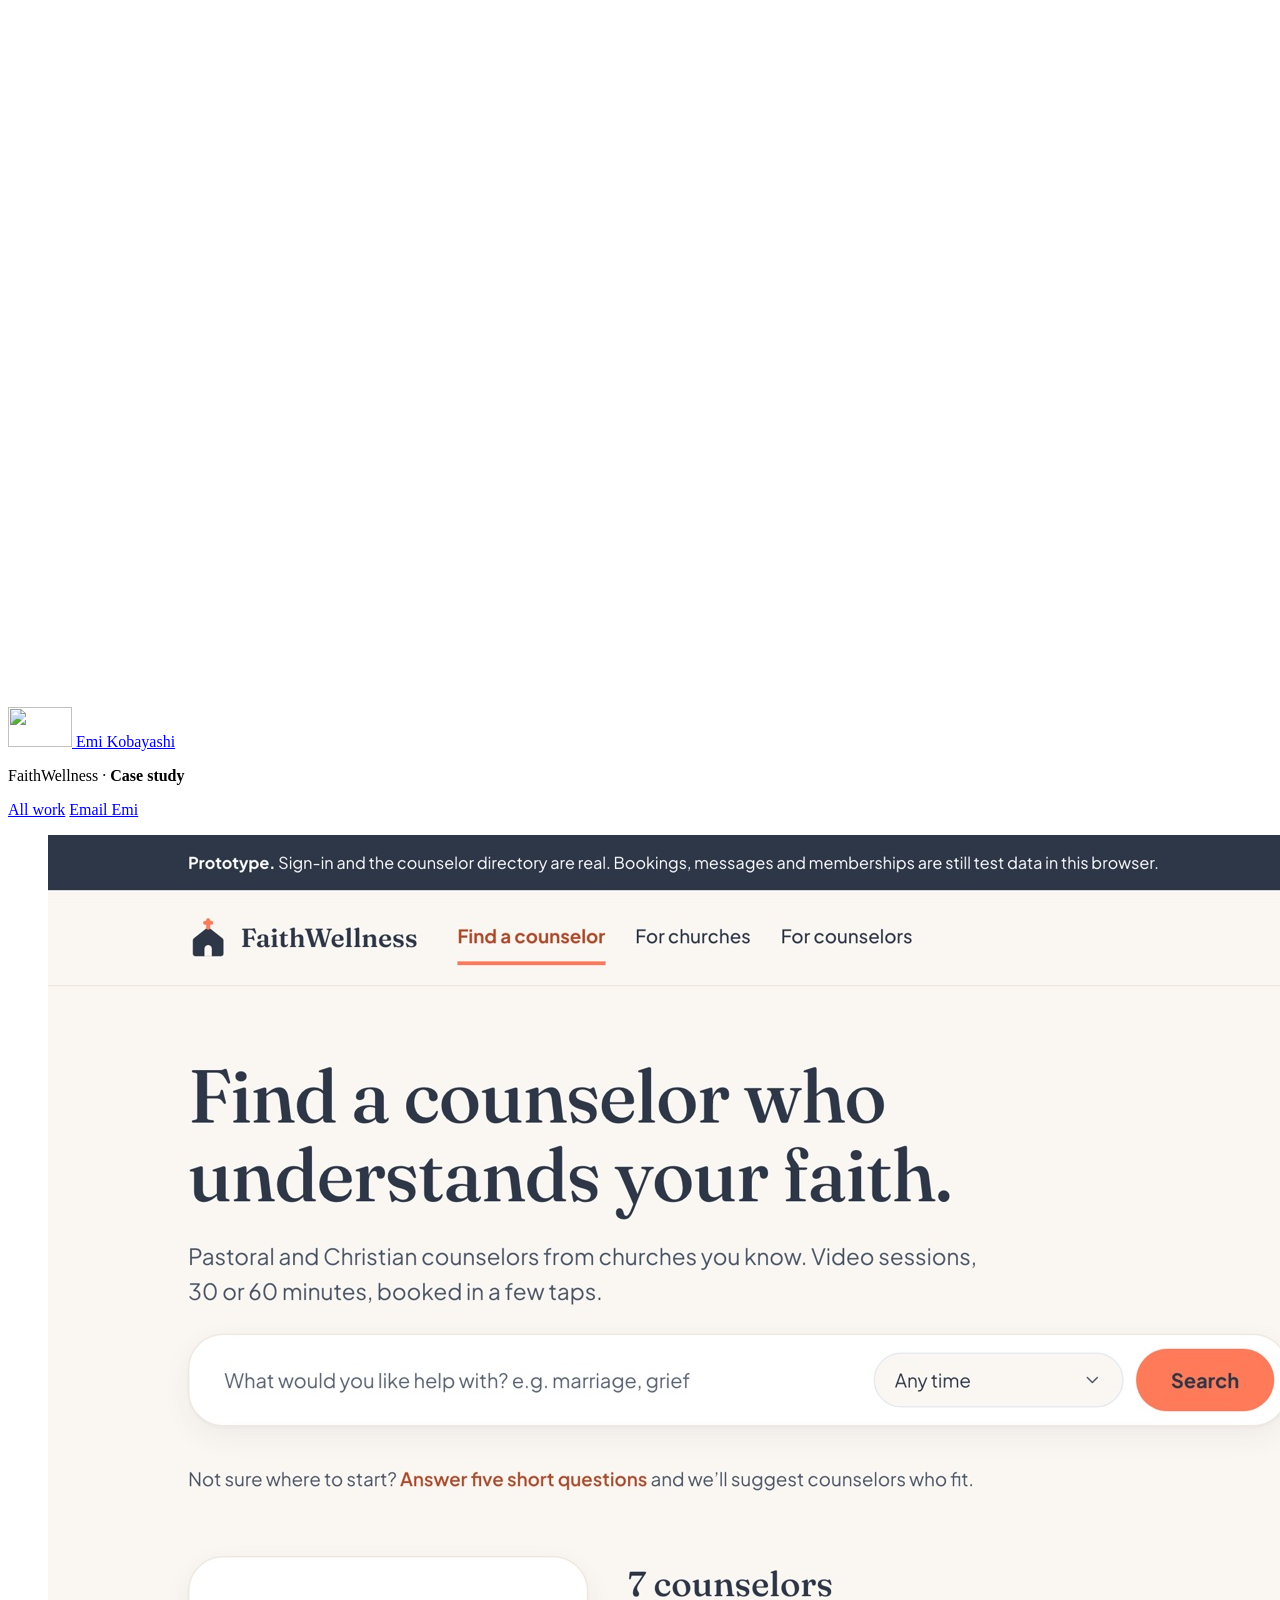
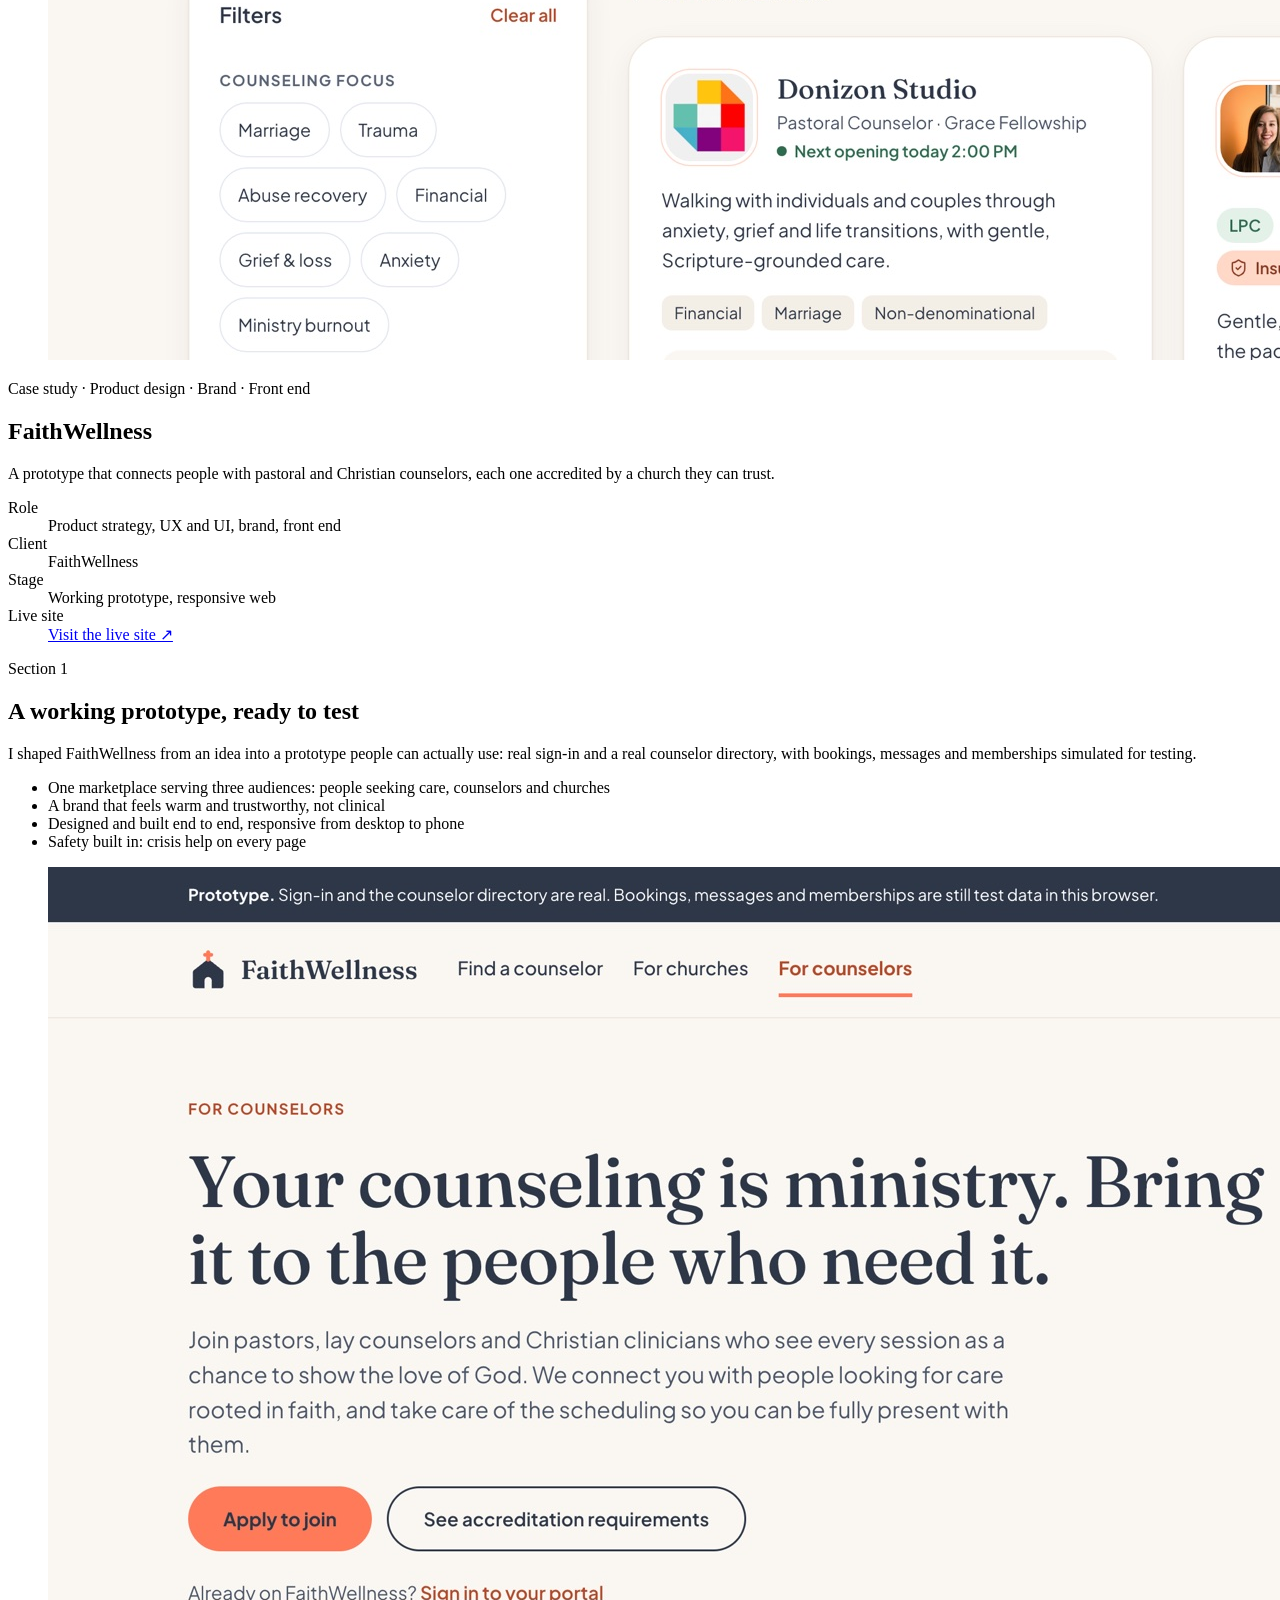
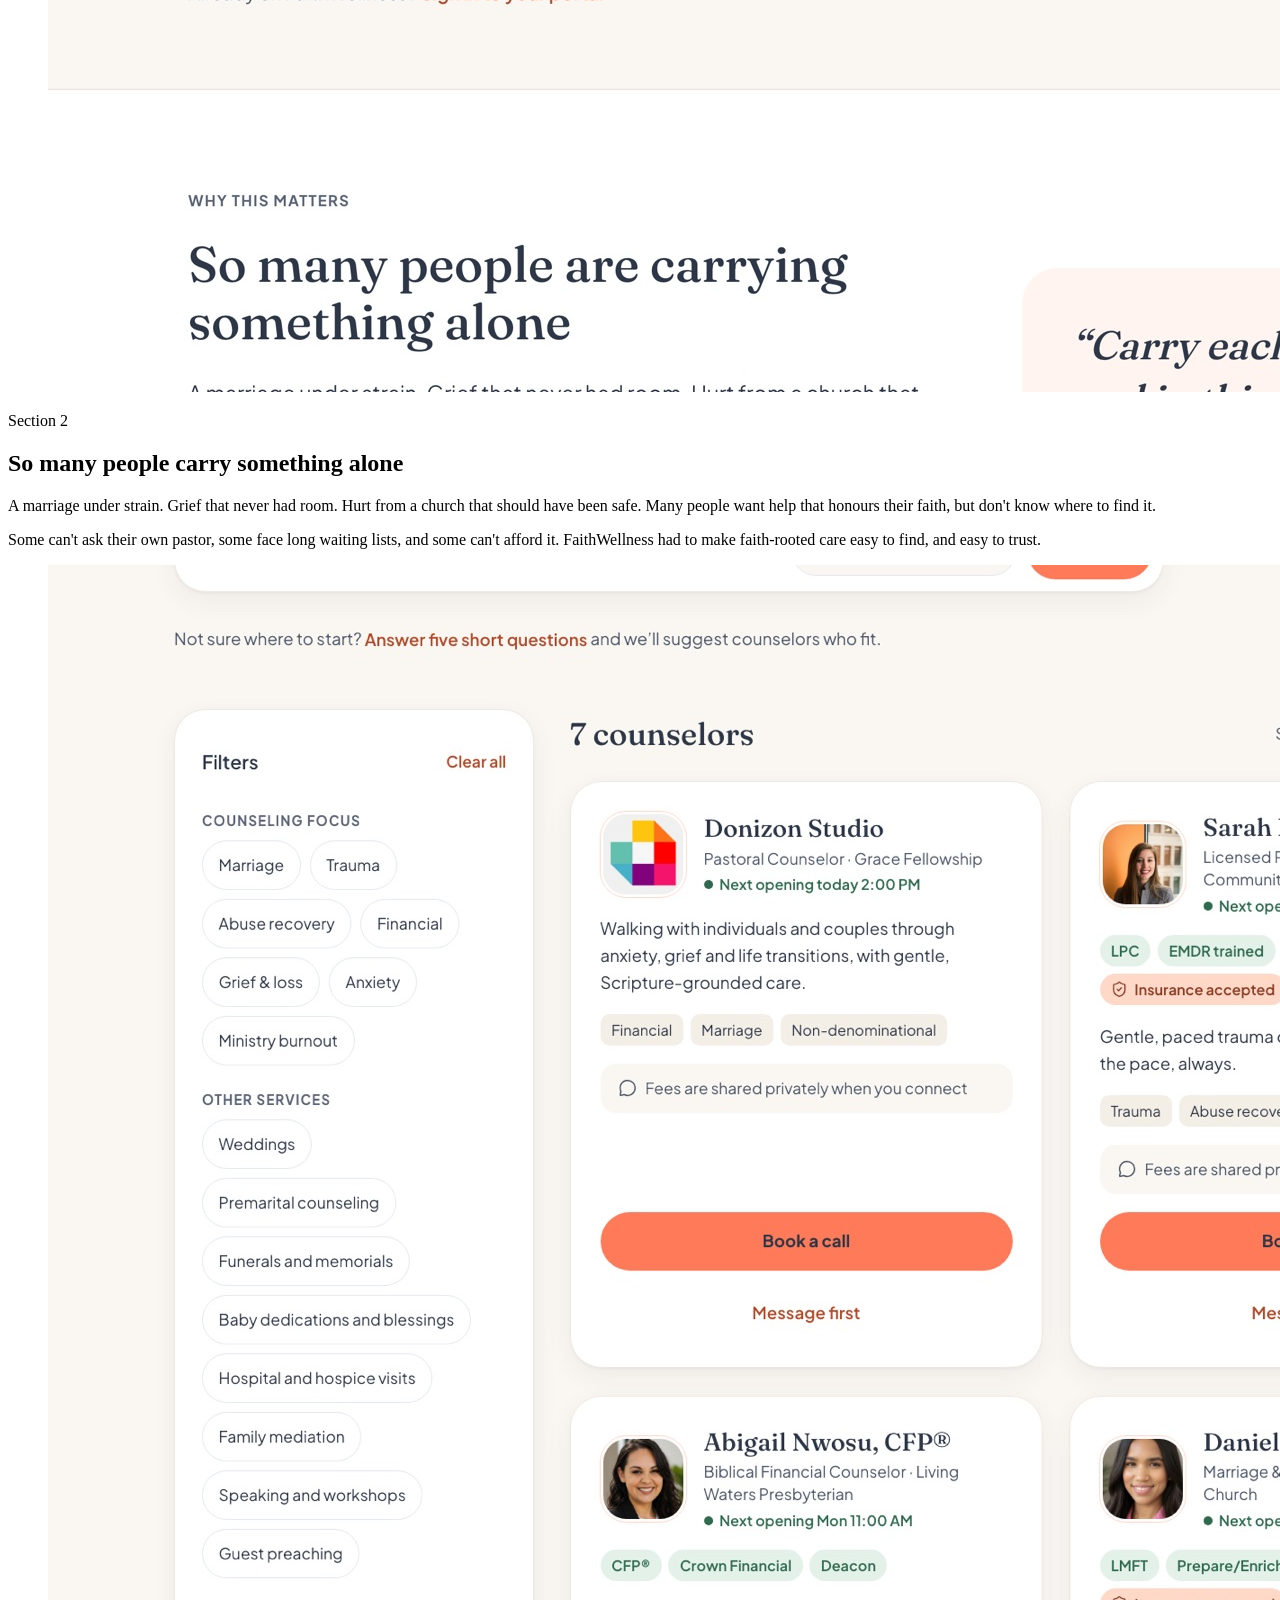
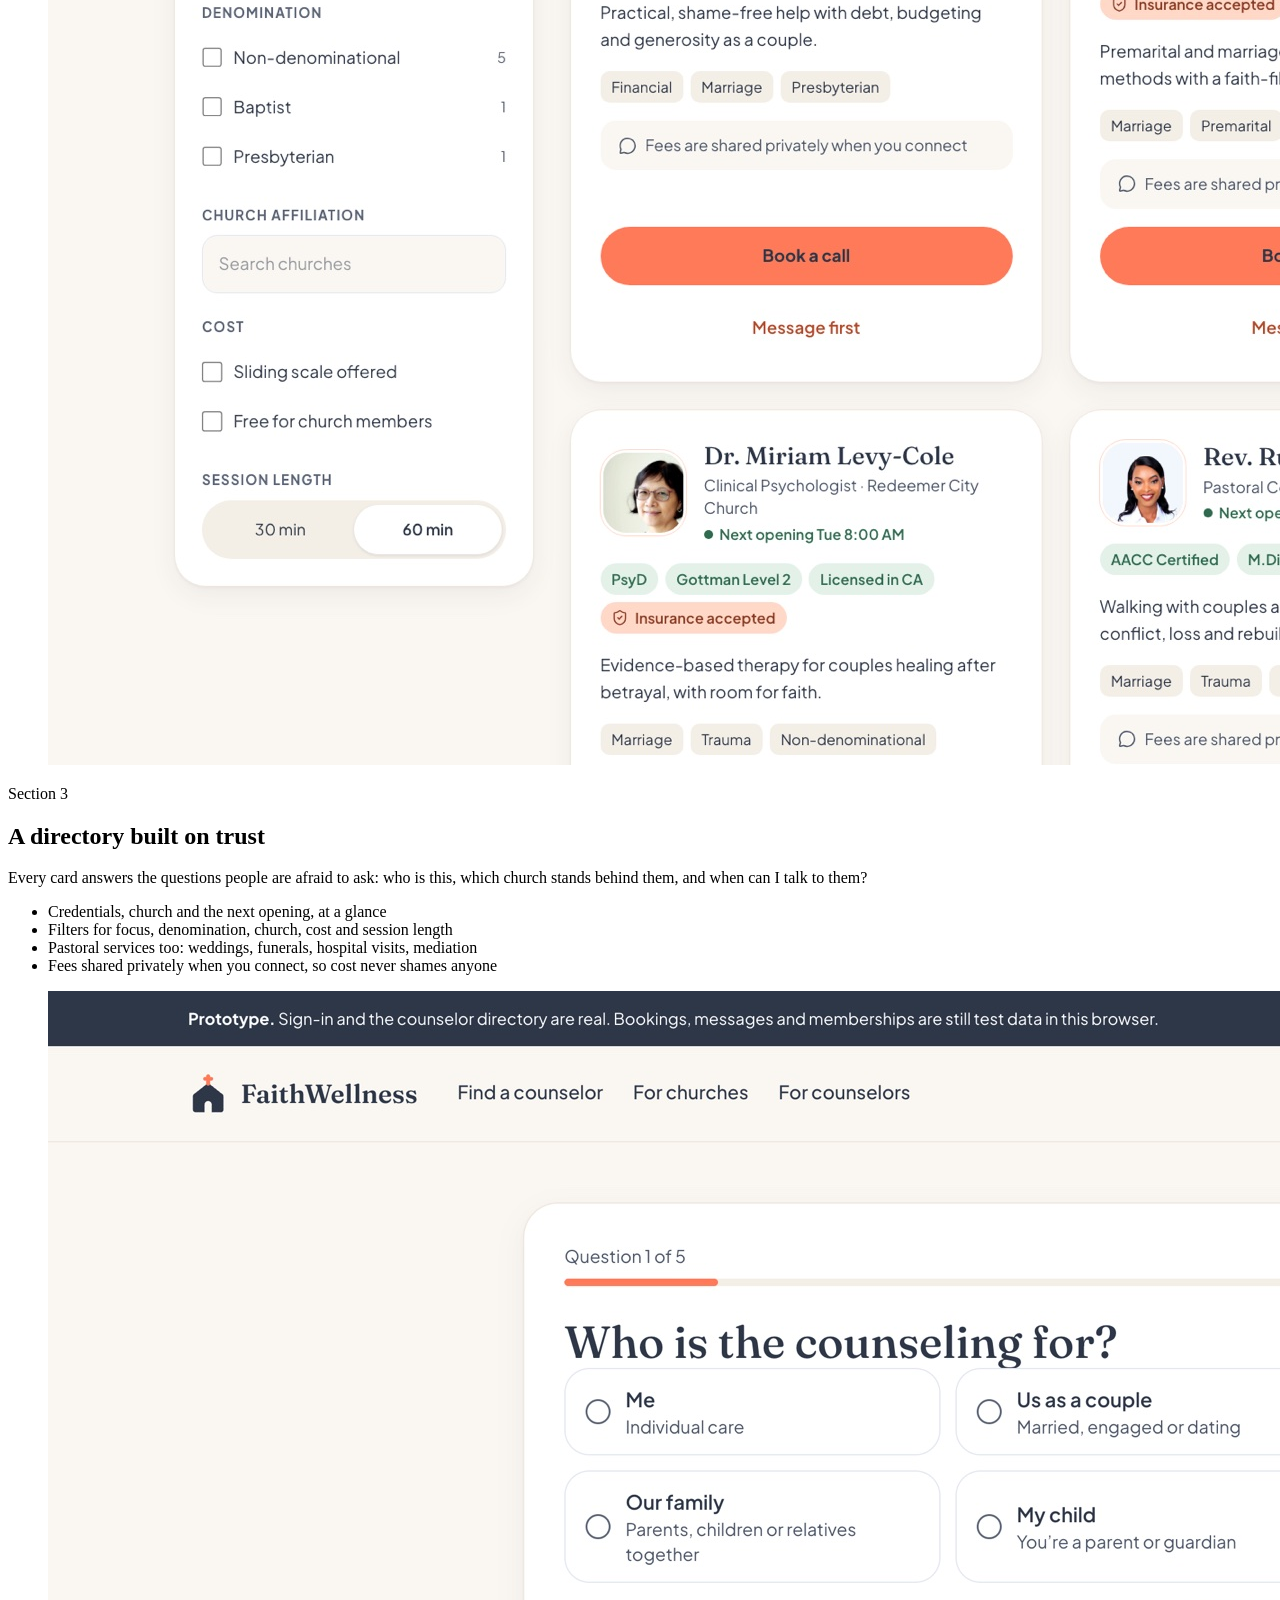
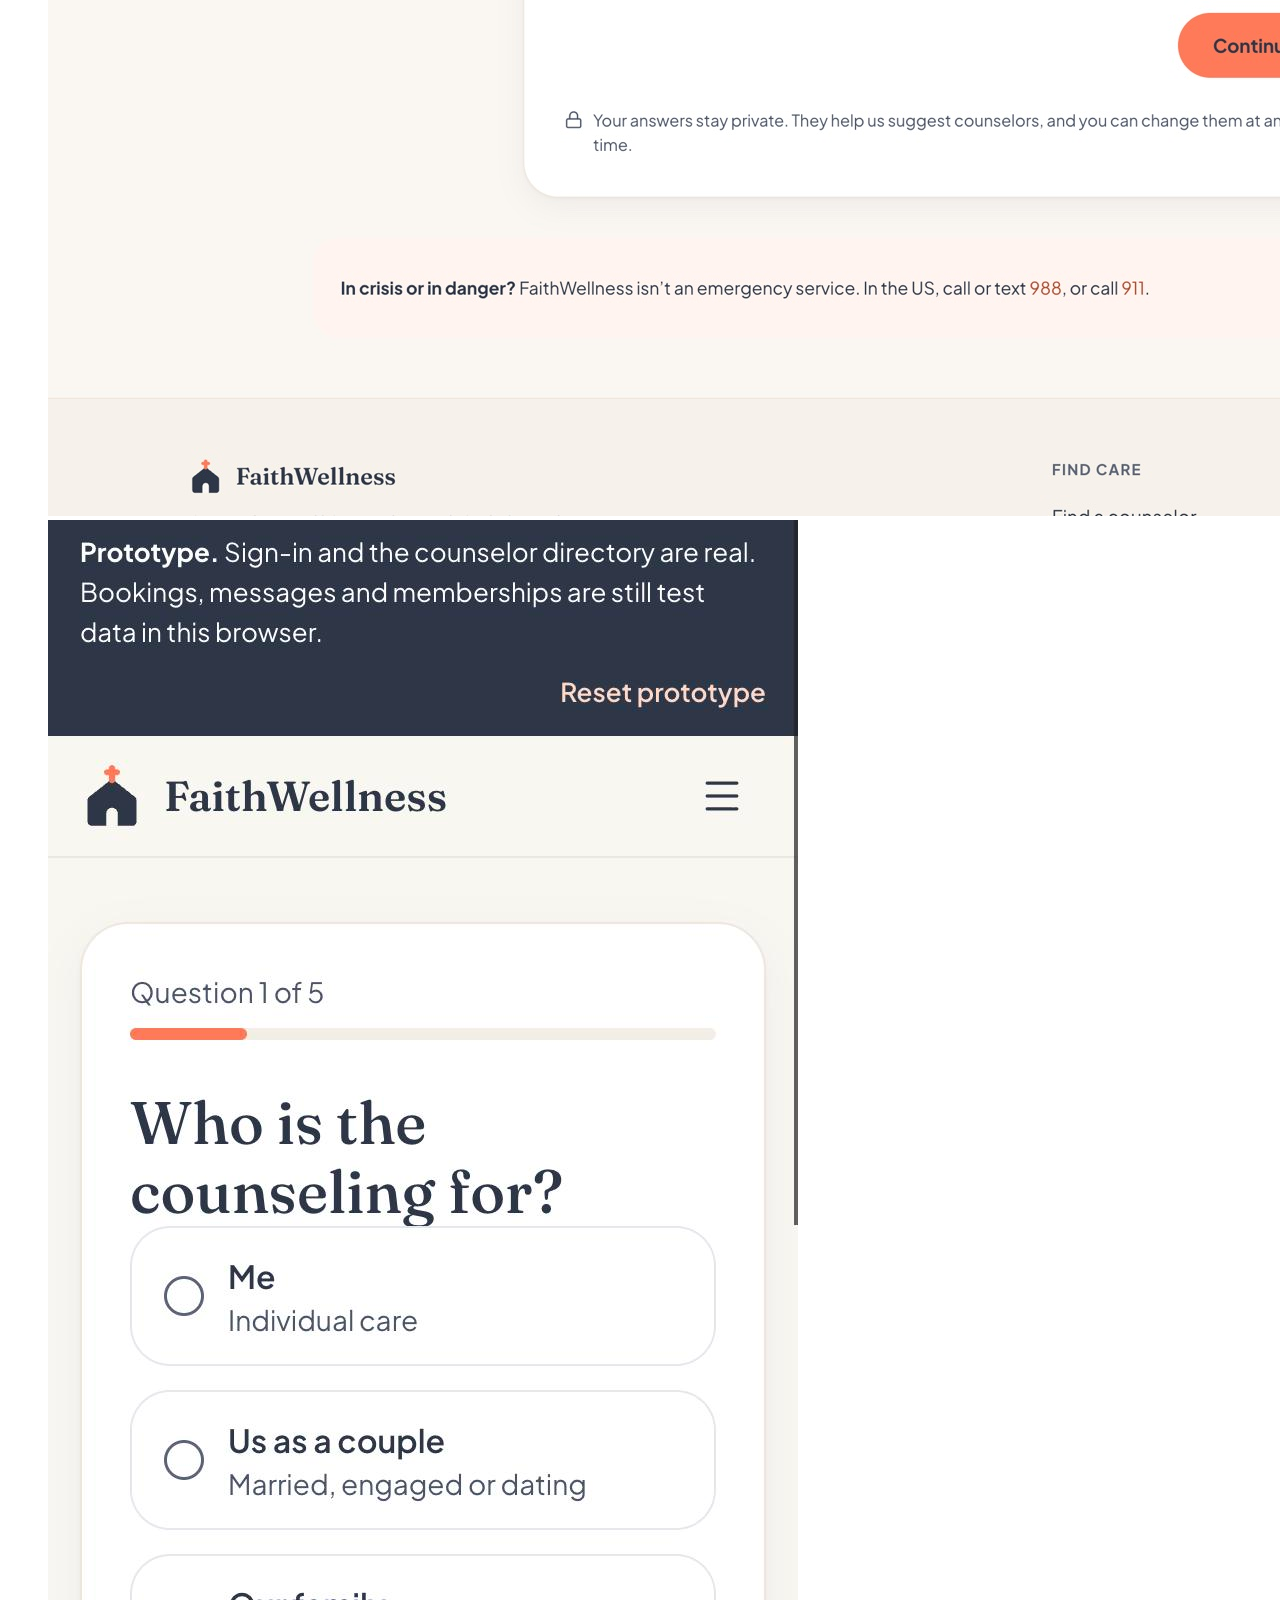
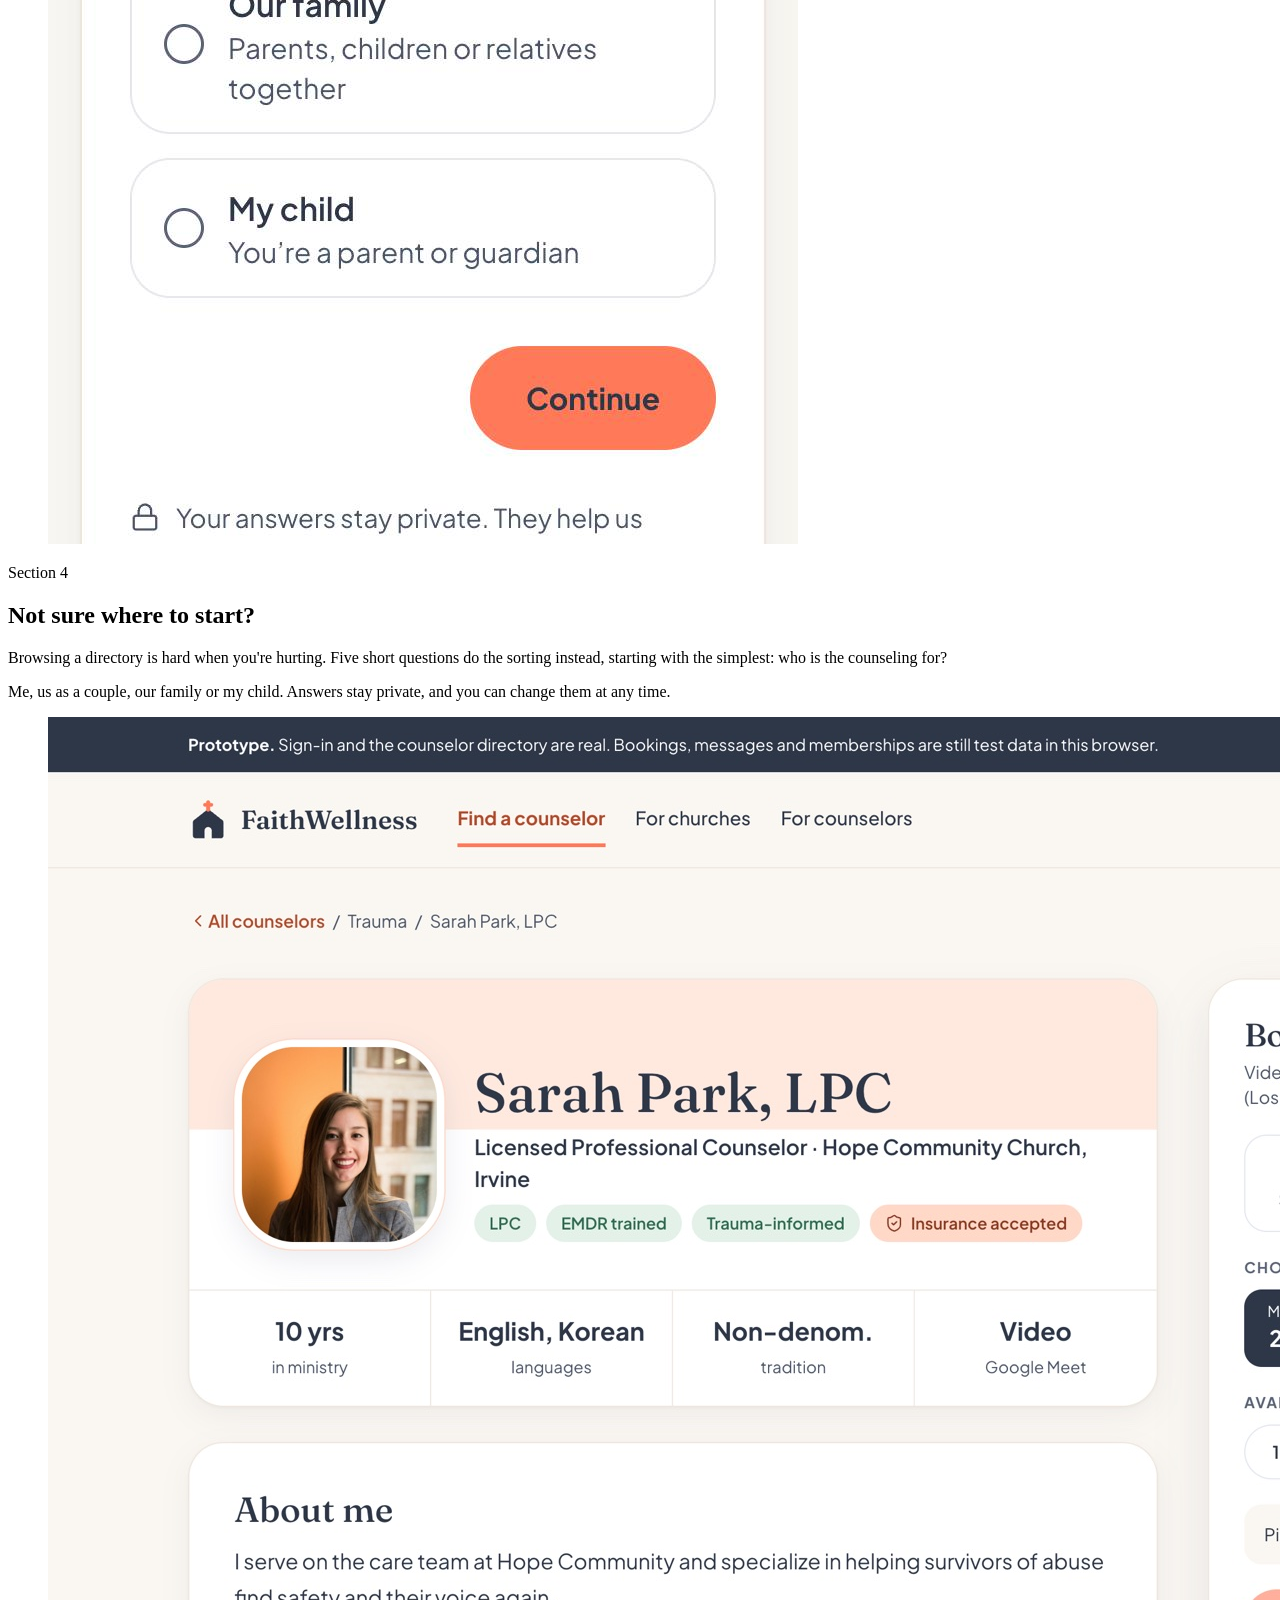
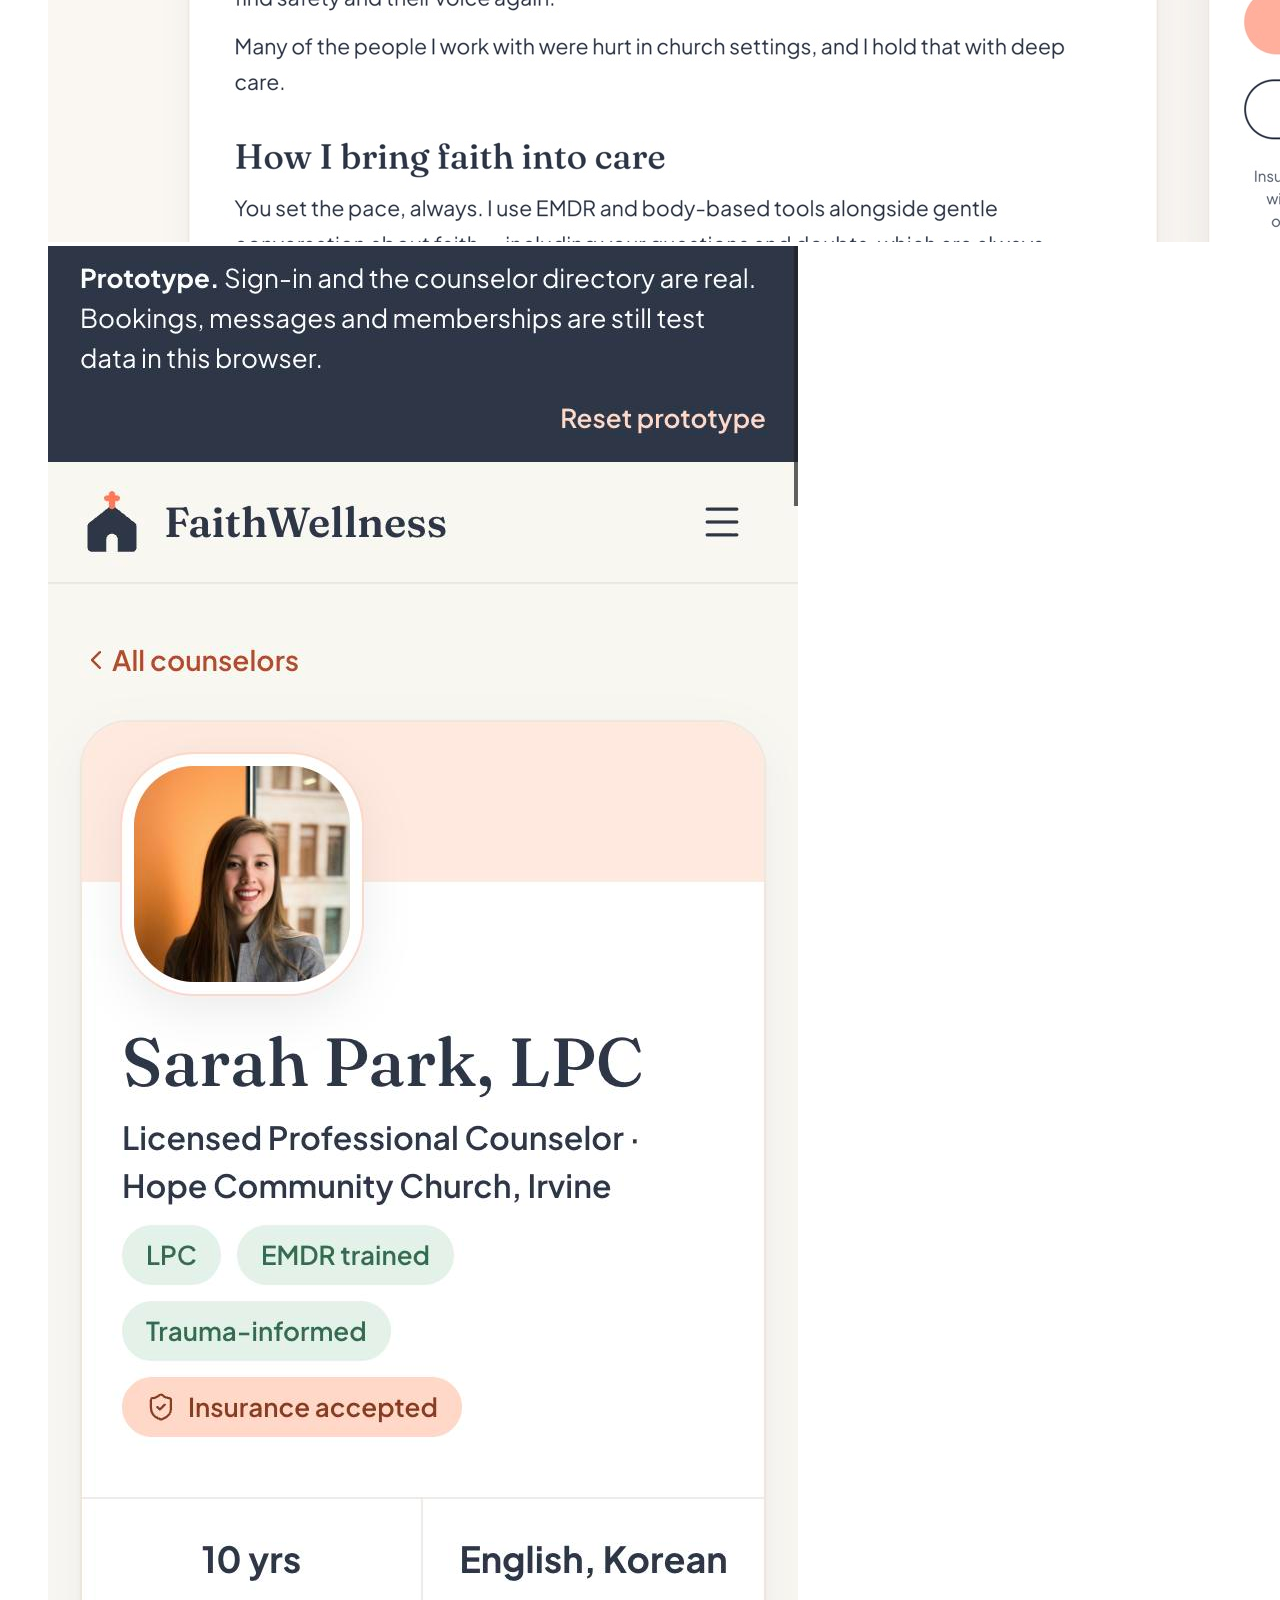
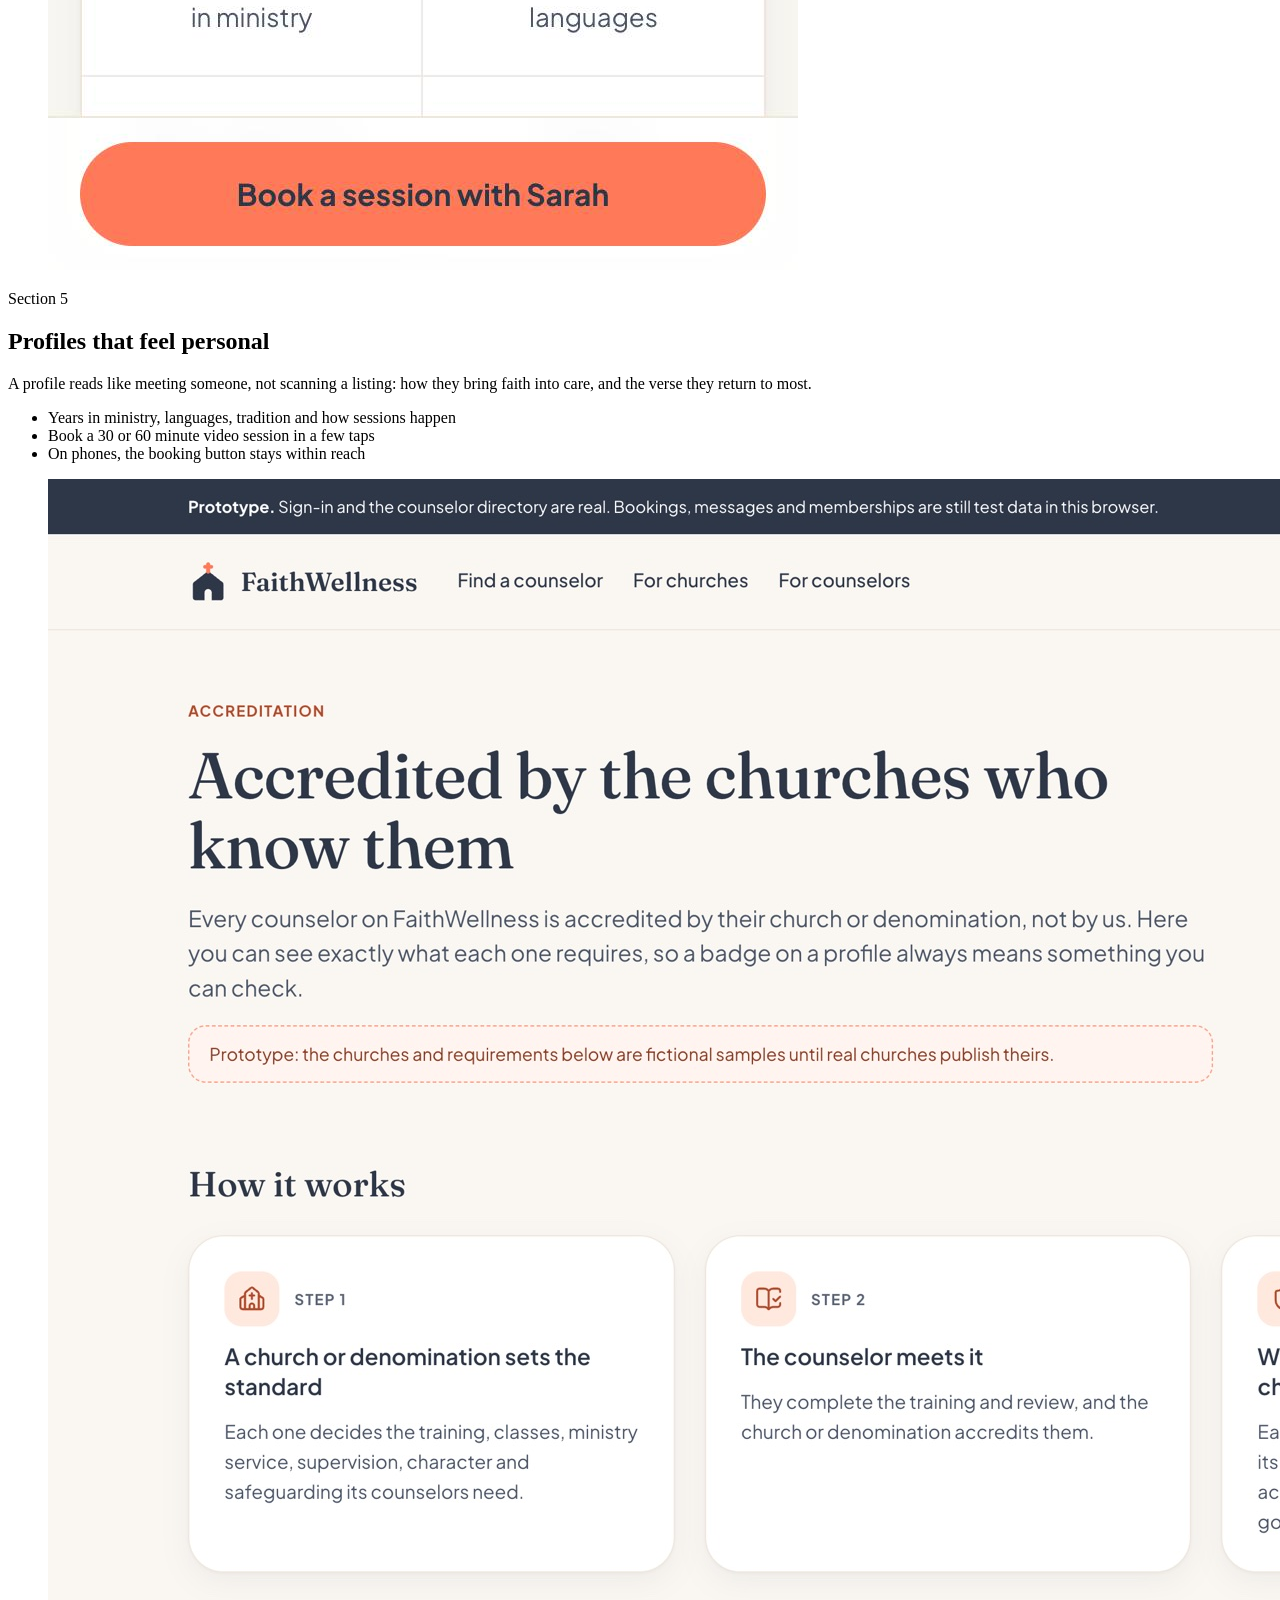
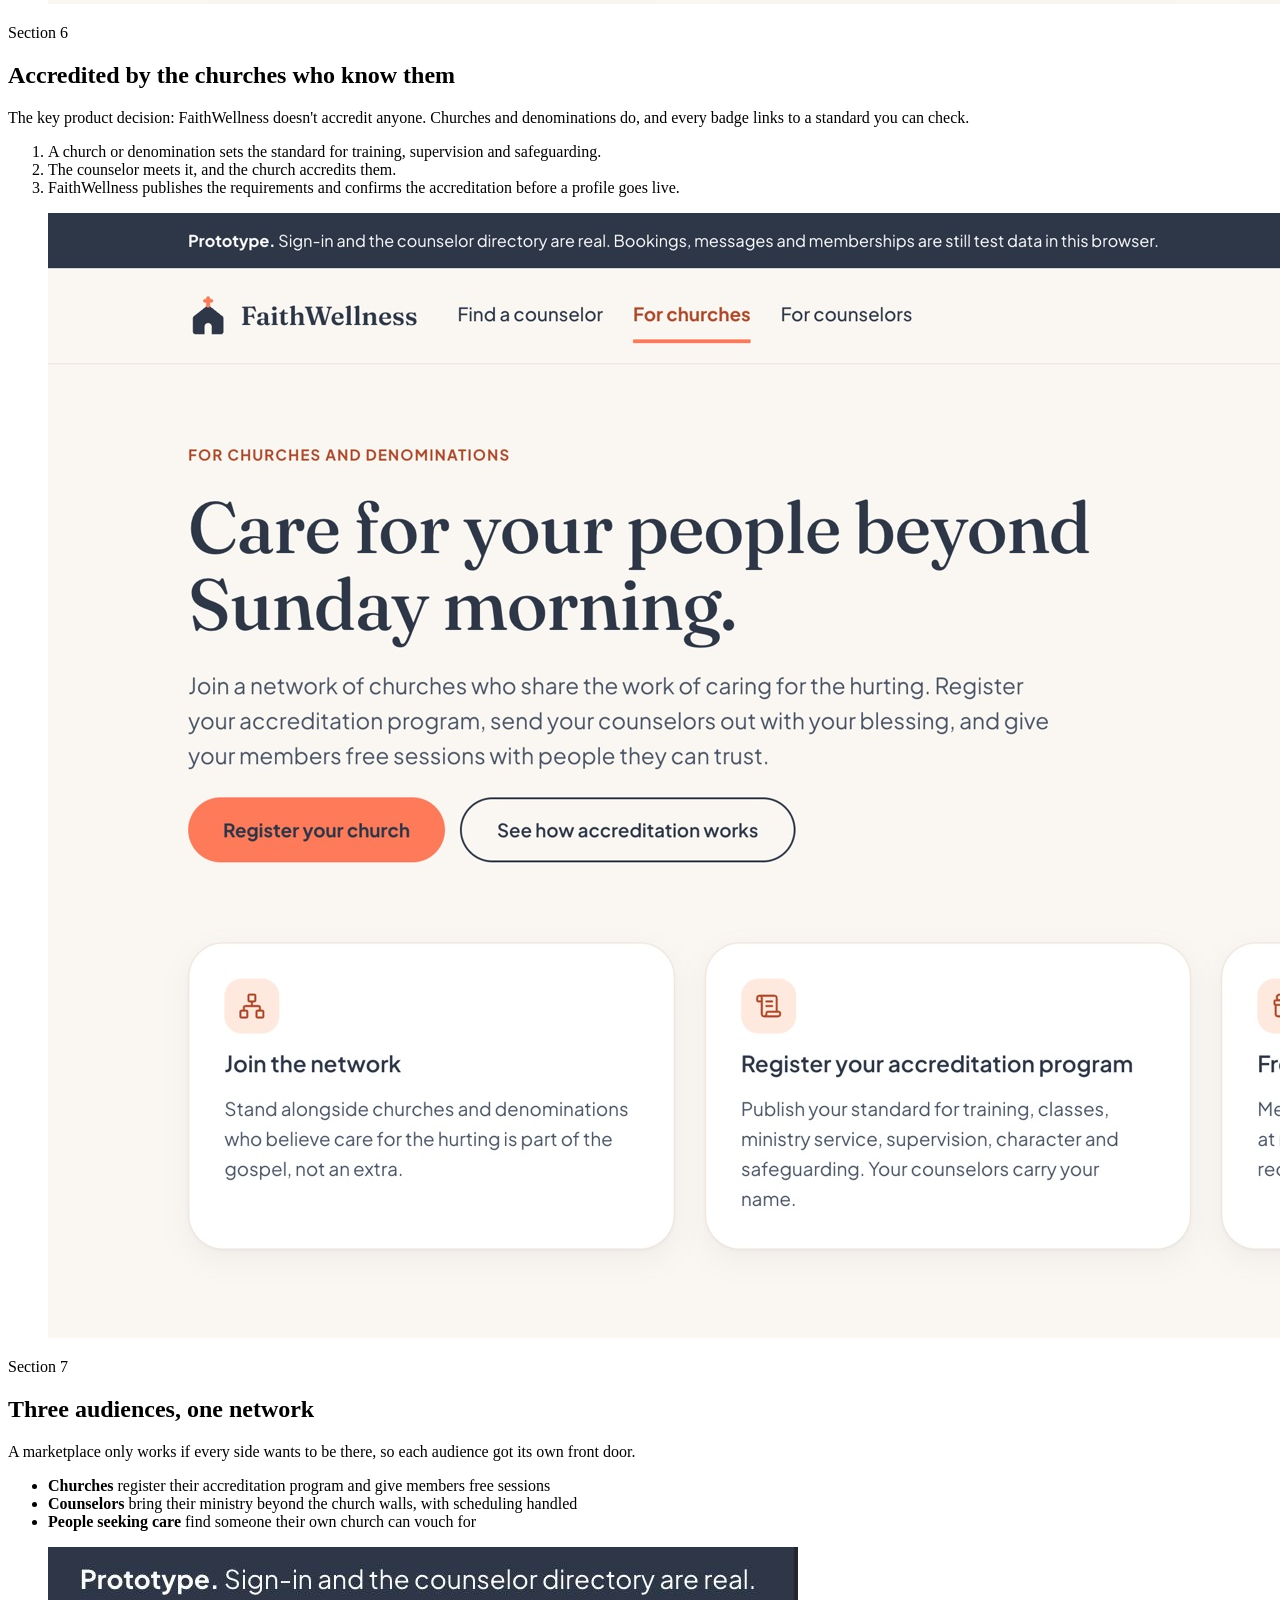
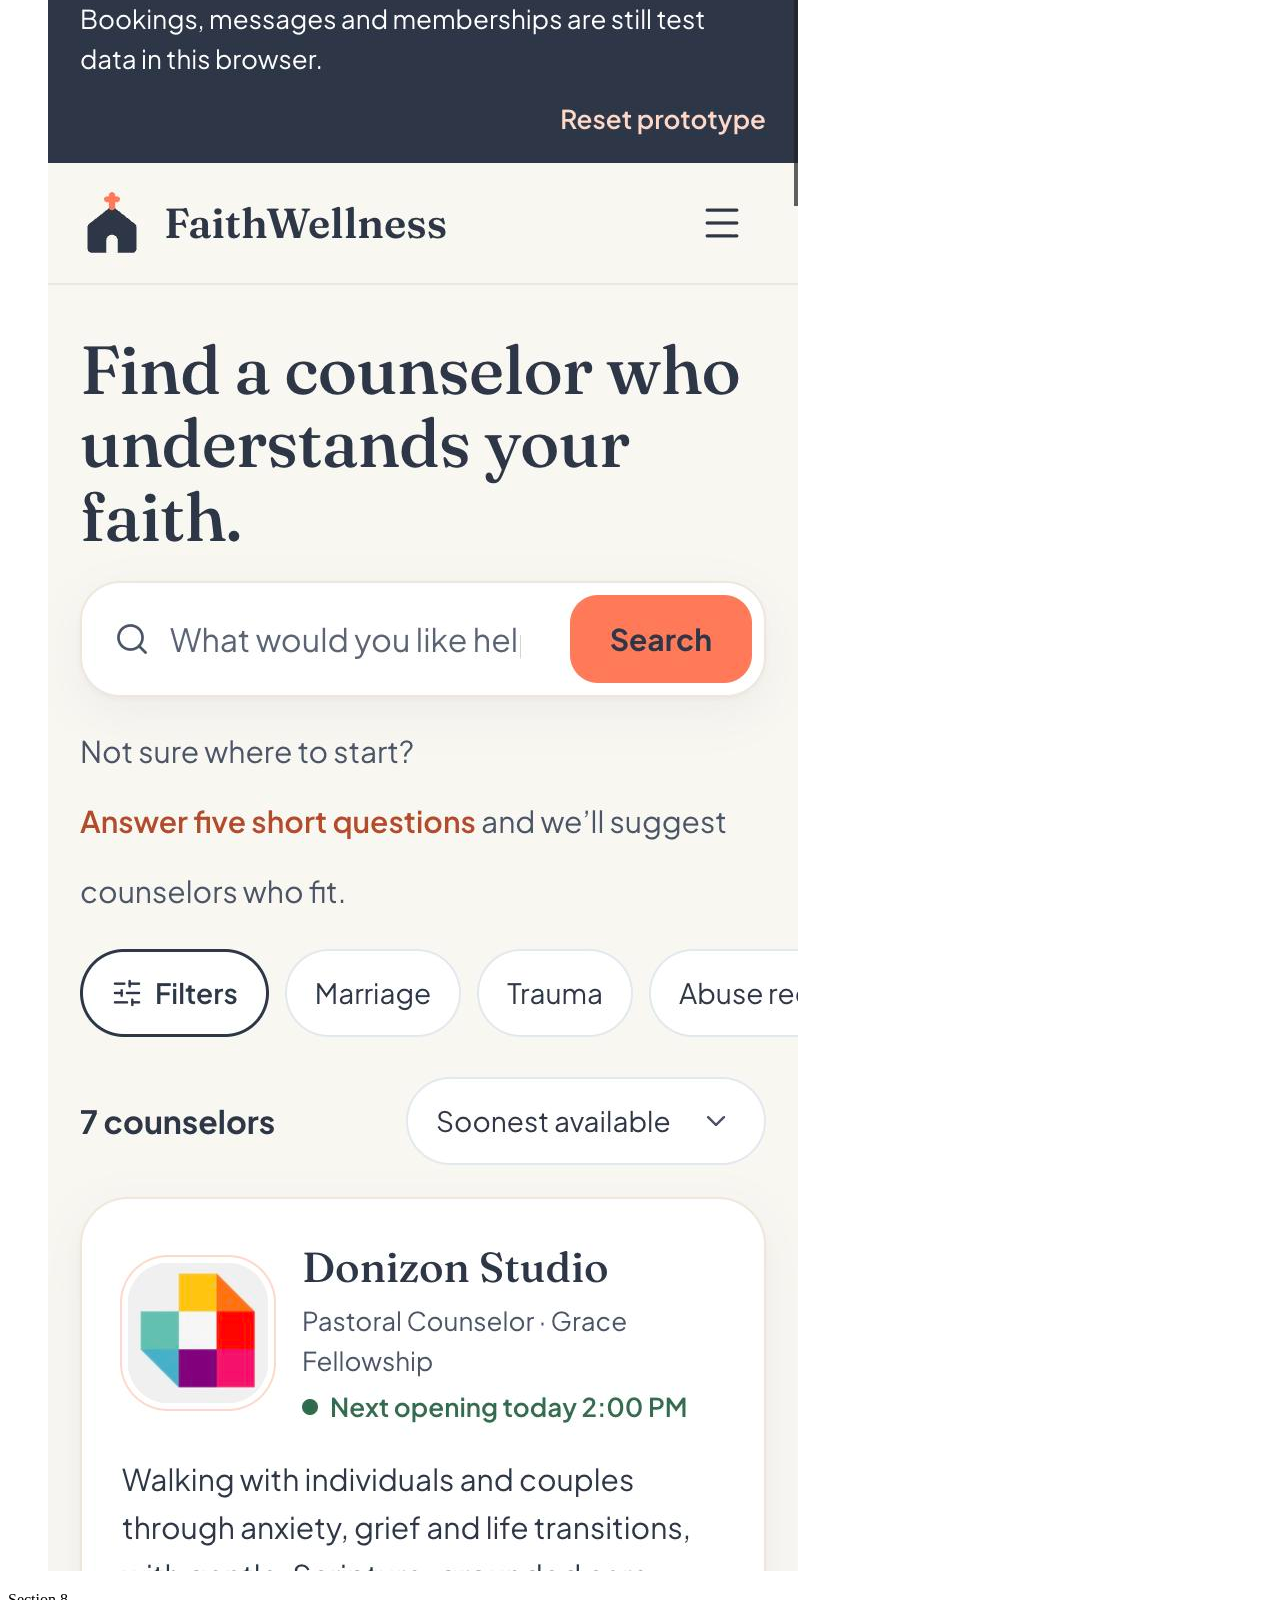
==== case-faithwellness.html @ 7d2c805c "Add files via upload" ====
<!doctype html>
<html lang="en">
<head>
<meta charset="utf-8">
<meta name="viewport" content="width=device-width, initial-scale=1, viewport-fit=cover">
<title>FaithWellness · Emi Kobayashi</title>
<meta name="description" content="How Emi Kobayashi shaped, designed and built FaithWellness, a prototype that connects people with Christian counselors accredited by their churches.">
<link rel="icon" href="2025-12-EK-Logo-scaled.png">
<link rel="preconnect" href="https://fonts.googleapis.com">
<link rel="preconnect" href="https://fonts.gstatic.com" crossorigin>
<link rel="stylesheet" href="https://fonts.googleapis.com/css2?family=JetBrains+Mono:wght@500;700&family=Mulish:wght@400;600;700;800;900&display=swap">
<link rel="stylesheet" href="scrollcraft.css?v=3">
<link rel="stylesheet" href="site.css?v=17">
<link rel="stylesheet" href="case.css?v=10">
<script>
  /* ?motion=reduce forces the reduced-motion path for testing. */
  (function () {
    if (/[?&]motion=reduce\b/.test(location.search)) {
      var mm = window.matchMedia.bind(window);
      window.matchMedia = function (q) { return /prefers-reduced-motion:\s*reduce/.test(q) ? { matches: true, media: q, addEventListener: function () {}, addListener: function () {} } : mm(q); };
    }
    if (window.matchMedia('(prefers-reduced-motion: reduce)').matches) document.documentElement.classList.add('rm');
  })();
</script>
</head>
<body>

<svg class="blob" viewBox="0 0 1400 770" preserveAspectRatio="xMidYMid slice" aria-hidden="true" focusable="false"><g class="blob__back"><path/></g><g class="blob__front"><path/></g></svg>
<div class="sc-grain" aria-hidden="true"></div>

<header class="bar" id="bar">
  <a class="bar__mark" href="index.html" aria-label="Emi Kobayashi, all work">
    <img src="2025-12-EK-Logo-scaled.png" width="64" height="40" alt="">
    <span class="bar__name">Emi Kobayashi</span>
  </a>
  <p class="bar__now cs-now" aria-live="polite"><span id="folio-num">FaithWellness</span> · <b id="folio-title">Case study</b></p>
  <nav class="cs-nav" aria-label="Case study">
    <a class="cs-nav__all" href="index.html#work">All work</a>
    <a class="btn btn--small cs-nav__cta" href="index.html#contact">Email Emi</a>
  </nav>
</header>

<main id="top">

  <section class="c-hero" data-blob-at="2" data-blob-side="left">
    <div class="c-hero__media"><div data-sc-tilt="4"><figure class="shot"><img src="img/fw-hero.jpg" width="1800" height="1125" alt="FaithWellness home page: Find a counselor who understands your faith, with a search bar and counselor cards" fetchpriority="high"></figure></div></div>
    <div class="c-hero__copy">
      <p class="lbl__kind">Case study · Product design · Brand · Front end</p>
      <h1>FaithWellness</h1>
      <p class="c-deck">A prototype that connects people with pastoral and Christian counselors, each one accredited by a church they can trust.</p>
      <dl class="c-meta">
        <div><dt>Role</dt><dd>Product strategy, UX and UI, brand, front end</dd></div>
        <div><dt>Client</dt><dd>FaithWellness</dd></div>
        <div><dt>Stage</dt><dd>Working prototype, responsive web</dd></div>
        <div><dt>Live site</dt><dd><a class="link" href="https://www.faithwellnesscounseling.com/" target="_blank" rel="noopener">Visit the live site ↗</a></dd></div>
      </dl>
    </div>
  </section>

  <section class="c-ch c-ch--text" id="outcome" data-title="Outcome" data-blob-at="5" data-blob-side="corner">
    <div class="c-copy" data-sc-in data-sc-stagger="60">
      <p class="c-num">Section 1</p>
      <h2>A working prototype, ready to test</h2>
      <div class="c-cols">
        <p class="lead">I shaped FaithWellness from an idea into a prototype people can actually use: real sign-in and a real counselor directory, with bookings, messages and memberships simulated for testing.</p>
        <ul class="c-points">
          <li>One marketplace serving three audiences: people seeking care, counselors and churches</li>
          <li>A brand that feels warm and trustworthy, not clinical</li>
          <li>Designed and built end to end, responsive from desktop to phone</li>
          <li>Safety built in: crisis help on every page</li>
        </ul>
      </div>
    </div>
  </section>

  <section class="c-ch c-ch--flip" id="problem" data-title="The need" data-blob-at="0" data-blob-side="right" data-sc-act="flow">
    <figure class="c-media"><div class="shot" data-sc-parallax="-0.8"><img src="img/fw-counselors.jpg" width="1800" height="1125" alt="For counselors page: Your counseling is ministry. Bring it to the people who need it." loading="lazy"></div></figure>
    <div class="c-copy" data-sc-in data-sc-stagger="60">
      <p class="c-num">Section 2</p>
      <h2>So many people carry something alone</h2>
      <p class="lead">A marriage under strain. Grief that never had room. Hurt from a church that should have been safe. Many people want help that honours their faith, but don't know where to find it.</p>
      <p>Some can't ask their own pastor, some face long waiting lists, and some can't afford it. FaithWellness had to make faith-rooted care easy to find, and easy to trust.</p>
    </div>
  </section>

  <section class="c-ch" id="directory" data-title="Finding care" data-blob-at="1" data-blob-side="left" data-sc-act="flow">
    <figure class="c-media"><div class="shot" data-sc-parallax="-0.8"><img src="img/fw-directory.jpg" width="1620" height="1800" alt="Counselor directory with filters on the left and counselor cards showing credentials, church and next opening" loading="lazy"></div></figure>
    <div class="c-copy" data-sc-in data-sc-stagger="60">
      <p class="c-num">Section 3</p>
      <h2>A directory built on trust</h2>
      <p class="lead">Every card answers the questions people are afraid to ask: who is this, which church stands behind them, and when can I talk to them?</p>
      <ul class="c-points">
        <li>Credentials, church and the next opening, at a glance</li>
        <li>Filters for focus, denomination, church, cost and session length</li>
        <li>Pastoral services too: weddings, funerals, hospital visits, mediation</li>
        <li>Fees shared privately when you connect, so cost never shames anyone</li>
      </ul>
    </div>
  </section>

  <section class="c-ch c-ch--flip" id="matcher" data-title="Five questions" data-blob-at="2" data-blob-side="right" data-sc-act="flow">
    <figure class="c-media c-media--pair">
      <div class="shot" data-sc-parallax="-0.6"><img src="img/fw-quiz.jpg" width="1800" height="1125" alt="Question 1 of 5: Who is the counseling for?" loading="lazy"></div>
      <div class="shot" data-sc-parallax="-1.4"><img src="img/fw-phone-quiz.jpg" width="750" height="1624" alt="The five-question matcher on a phone" loading="lazy"></div>
    </figure>
    <div class="c-copy" data-sc-in data-sc-stagger="60">
      <p class="c-num">Section 4</p>
      <h2>Not sure where to start?</h2>
      <p class="lead">Browsing a directory is hard when you're hurting. Five short questions do the sorting instead, starting with the simplest: who is the counseling for?</p>
      <p>Me, us as a couple, our family or my child. Answers stay private, and you can change them at any time.</p>
    </div>
  </section>

  <section class="c-ch" id="profile" data-title="Counselor profiles" data-blob-at="3" data-blob-side="left" data-sc-act="flow">
    <figure class="c-media c-media--pair">
      <div class="shot" data-sc-parallax="-0.6"><img src="img/fw-profile.jpg" width="1800" height="1125" alt="A counselor profile with credentials, years in ministry, languages and a booking panel" loading="lazy"></div>
      <div class="shot" data-sc-parallax="-1.4"><img src="img/fw-phone-profile.jpg" width="750" height="1624" alt="The same profile on a phone with a sticky Book a session button" loading="lazy"></div>
    </figure>
    <div class="c-copy" data-sc-in data-sc-stagger="60">
      <p class="c-num">Section 5</p>
      <h2>Profiles that feel personal</h2>
      <p class="lead">A profile reads like meeting someone, not scanning a listing: how they bring faith into care, and the verse they return to most.</p>
      <ul class="c-points">
        <li>Years in ministry, languages, tradition and how sessions happen</li>
        <li>Book a 30 or 60 minute video session in a few taps</li>
        <li>On phones, the booking button stays within reach</li>
      </ul>
    </div>
  </section>

  <section class="c-ch c-ch--flip" id="accreditation" data-title="Accreditation" data-blob-at="4" data-blob-side="right" data-sc-act="flow">
    <figure class="c-media"><div class="shot" data-sc-parallax="-0.8"><img src="img/fw-accreditation.jpg" width="1800" height="1125" alt="Accreditation page: Accredited by the churches who know them, with three steps" loading="lazy"></div></figure>
    <div class="c-copy" data-sc-in data-sc-stagger="60">
      <p class="c-num">Section 6</p>
      <h2>Accredited by the churches who know them</h2>
      <p class="lead">The key product decision: FaithWellness doesn't accredit anyone. Churches and denominations do, and every badge links to a standard you can check.</p>
      <ol class="c-steps">
        <li><span>A church or denomination sets the standard for training, supervision and safeguarding.</span></li>
        <li><span>The counselor meets it, and the church accredits them.</span></li>
        <li><span>FaithWellness publishes the requirements and confirms the accreditation before a profile goes live.</span></li>
      </ol>
    </div>
  </section>

  <section class="c-ch" id="churches" data-title="For churches" data-blob-at="5" data-blob-side="left" data-sc-act="flow">
    <figure class="c-media"><div class="shot" data-sc-parallax="-0.8"><img src="img/fw-churches.jpg" width="1800" height="1125" alt="For churches page: Care for your people beyond Sunday morning" loading="lazy"></div></figure>
    <div class="c-copy" data-sc-in data-sc-stagger="60">
      <p class="c-num">Section 7</p>
      <h2>Three audiences, one network</h2>
      <p class="lead">A marketplace only works if every side wants to be there, so each audience got its own front door.</p>
      <ul class="c-points">
        <li><b>Churches</b> register their accreditation program and give members free sessions</li>
        <li><b>Counselors</b> bring their ministry beyond the church walls, with scheduling handled</li>
        <li><b>People seeking care</b> find someone their own church can vouch for</li>
      </ul>
    </div>
  </section>

  <section class="c-ch c-ch--flip" id="phone" data-title="Care and safety" data-blob-at="0" data-blob-side="right" data-sc-act="flow">
    <figure class="c-media"><div class="shot" data-sc-parallax="-0.8"><img src="img/fw-phone-home.jpg" width="750" height="1624" alt="FaithWellness home page on a phone" loading="lazy"></div></figure>
    <div class="c-copy" data-sc-in data-sc-stagger="60">
      <p class="c-num">Section 8</p>
      <h2>Gentle by design, safe by default</h2>
      <p class="lead">People arrive here on hard days, so the product never asks them to carry more than they have to.</p>
      <ul class="c-points">
        <li>Crisis help on every page: call or text 988, or call 911</li>
        <li>Fees discussed privately, never on a public card</li>
        <li>Message a counselor first, before committing to a session</li>
        <li>Warm colours, a friendly serif and plain words throughout</li>
      </ul>
    </div>
  </section>

  <footer class="c-close" data-blob-at="1" data-blob-side="corner">
    <div class="c-next">
      <a class="c-next__link" href="case-nfl.html"><span>Next case study</span><b>NFL Fantasy</b></a>
      <div class="c-close__ask">
        <a class="btn" href="index.html#contact">Email Emi</a>
        <p>Want to talk about this work or a role on your team?</p>
      </div>
    </div>
    <div class="c-foot"><span>Emi Kobayashi · Product designer</span><a href="index.html#work">All work</a></div>
  </footer>

</main>

<script src="scrollcraft.js"></script>
<script src="blob.js?v=17"></script>
<script src="cursor.js?v=4"></script>
<script src="case.js?v=4"></script>
</body>
</html>
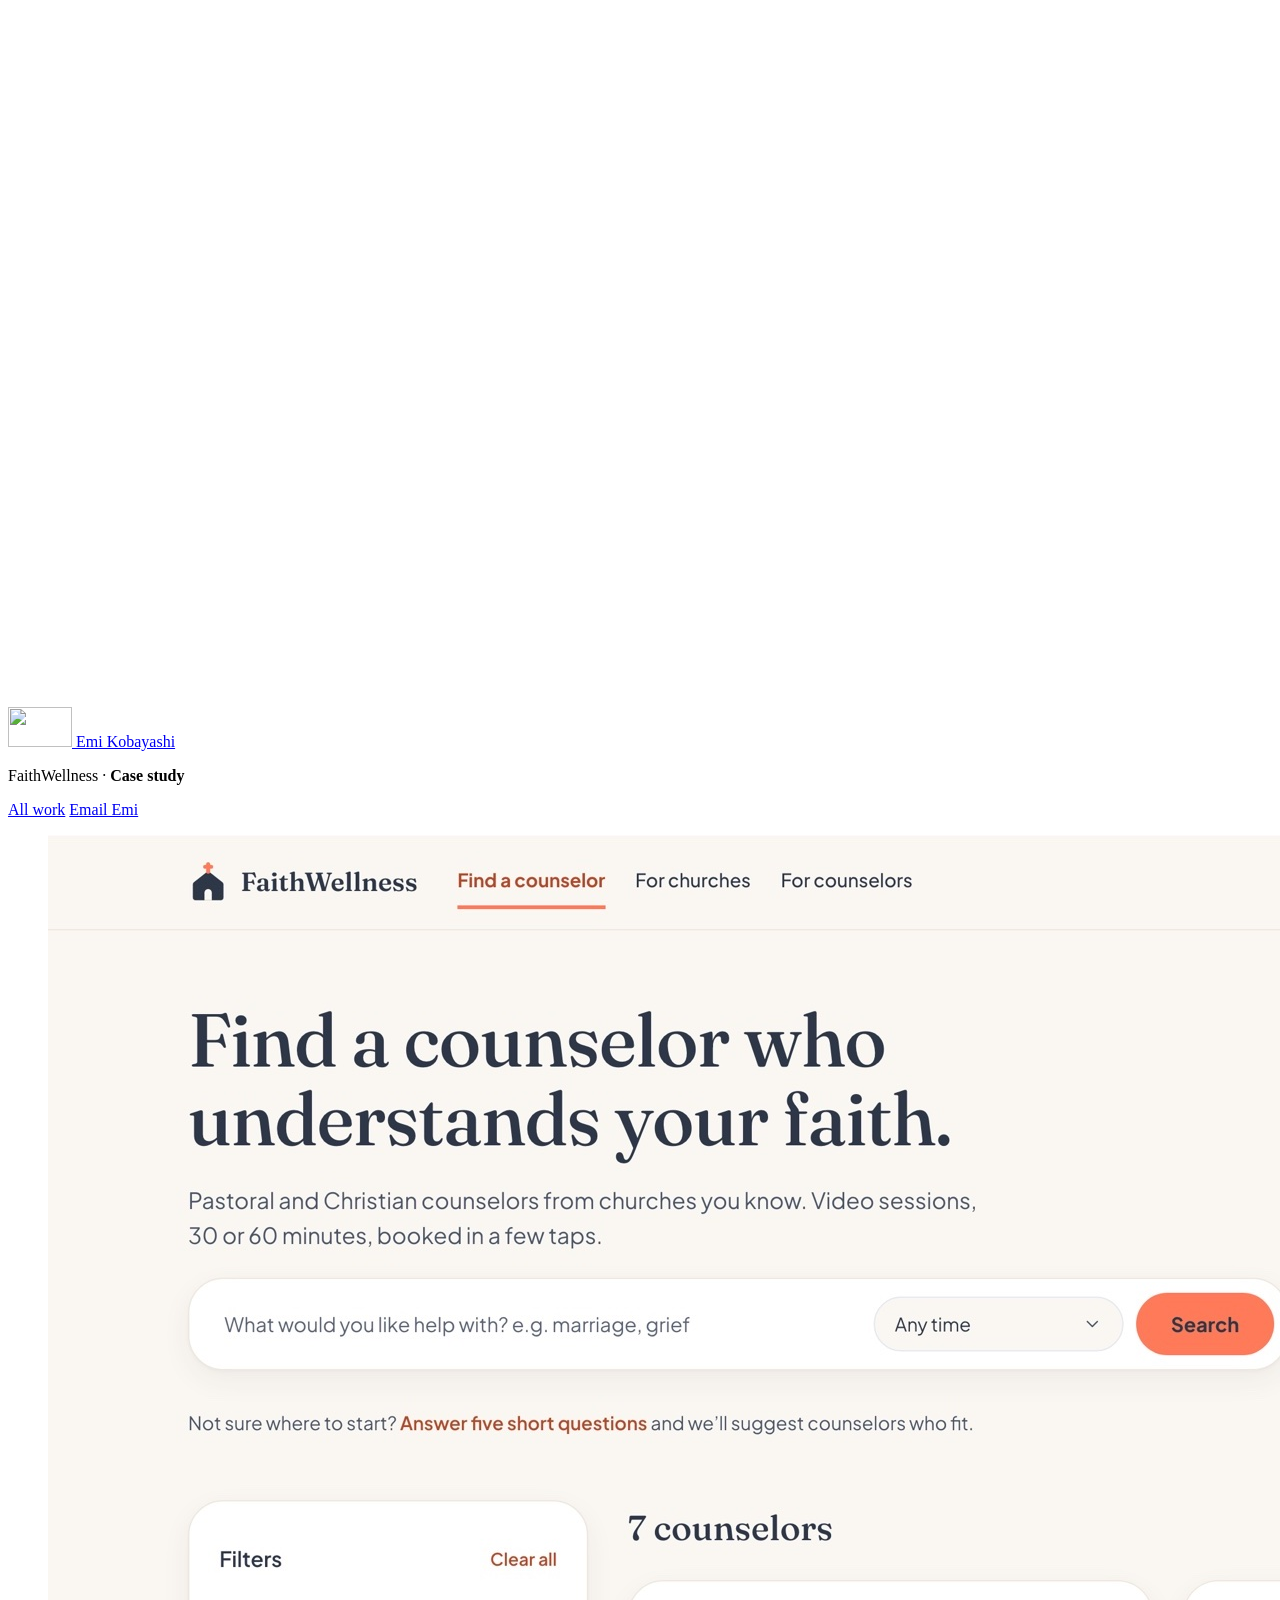
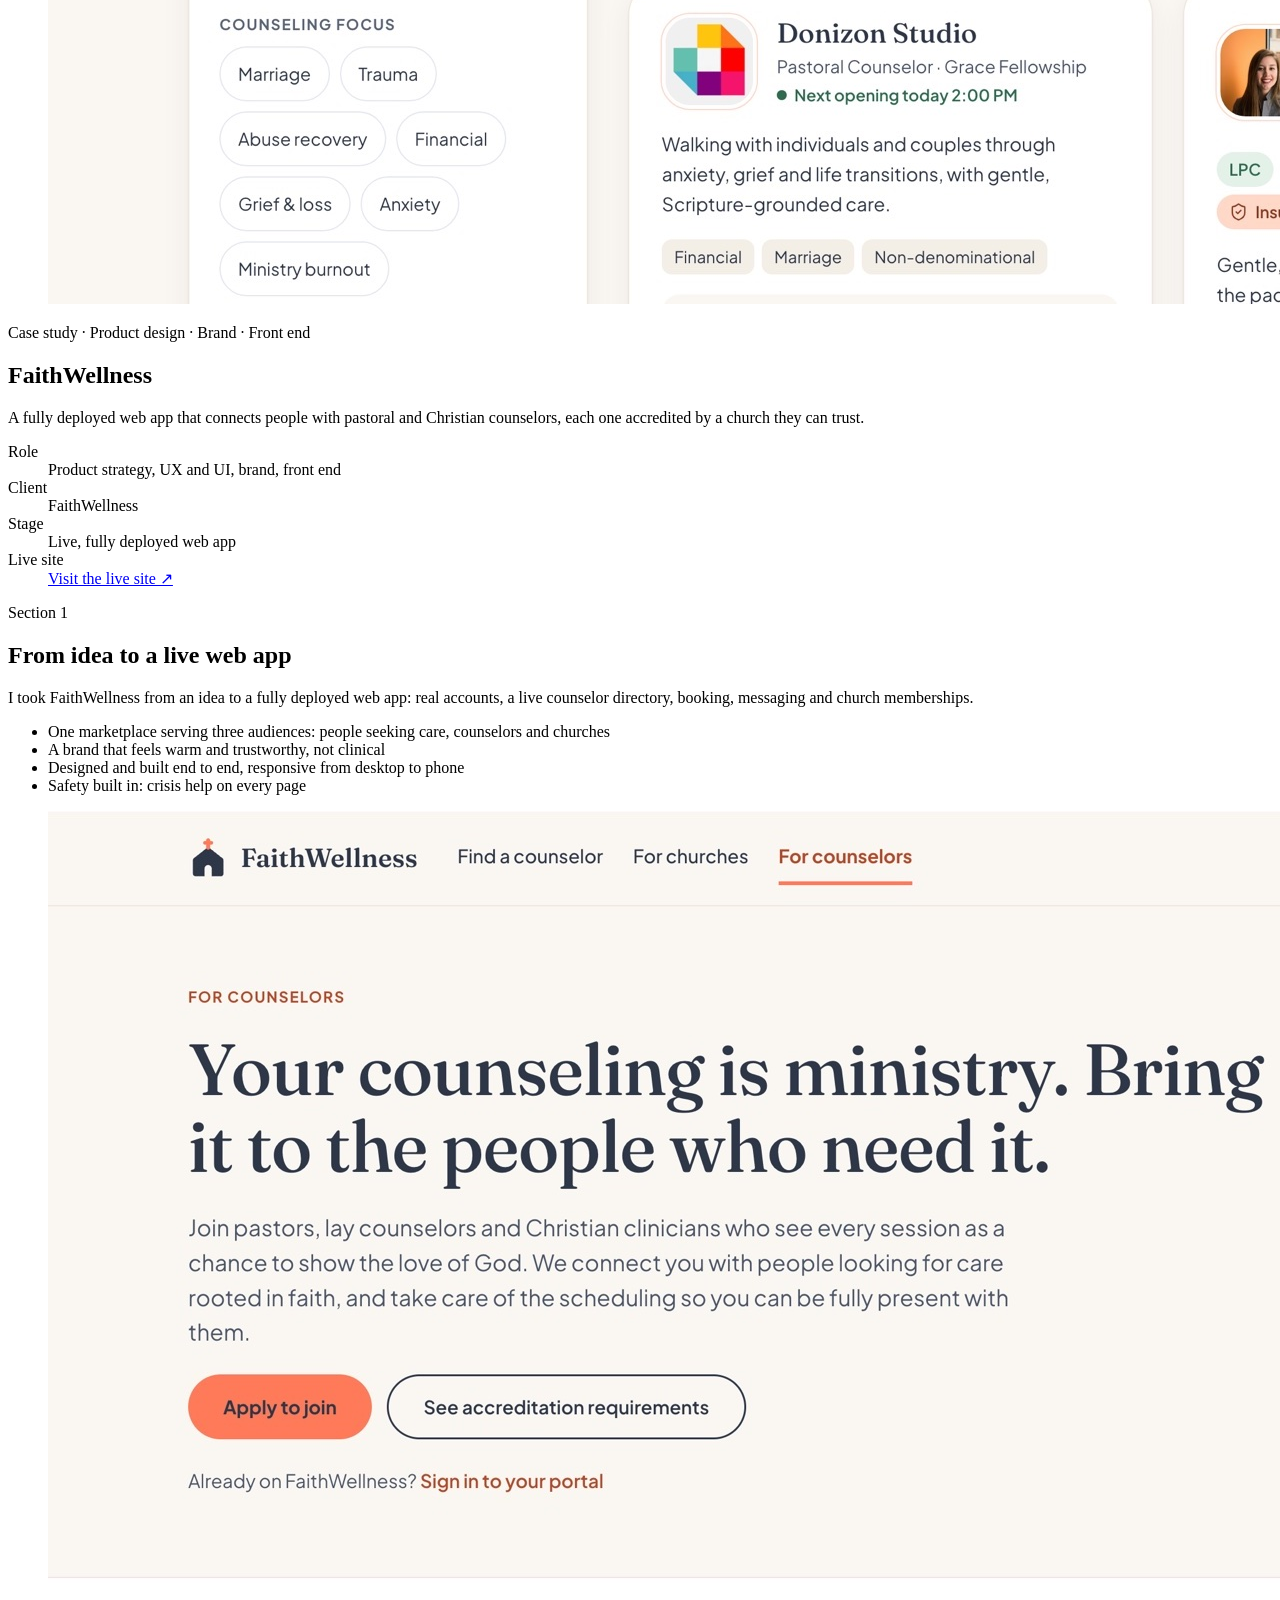
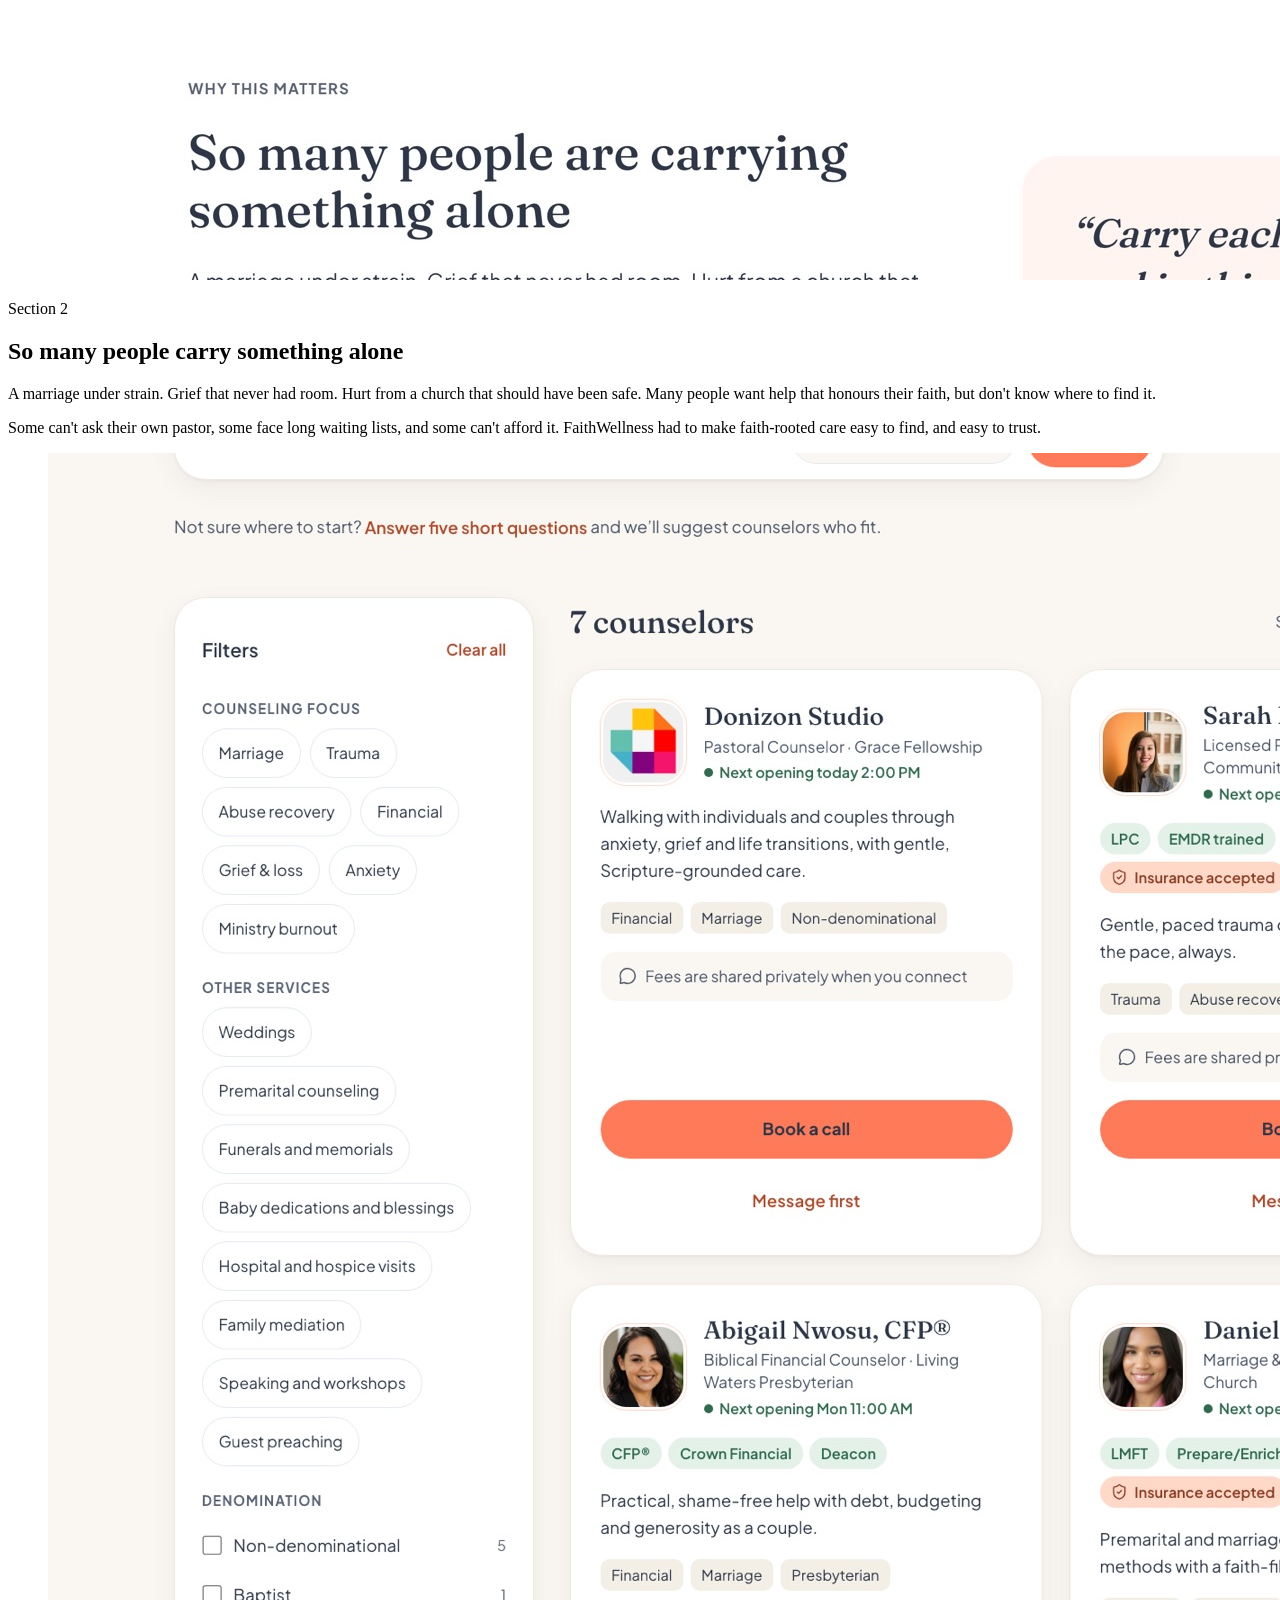
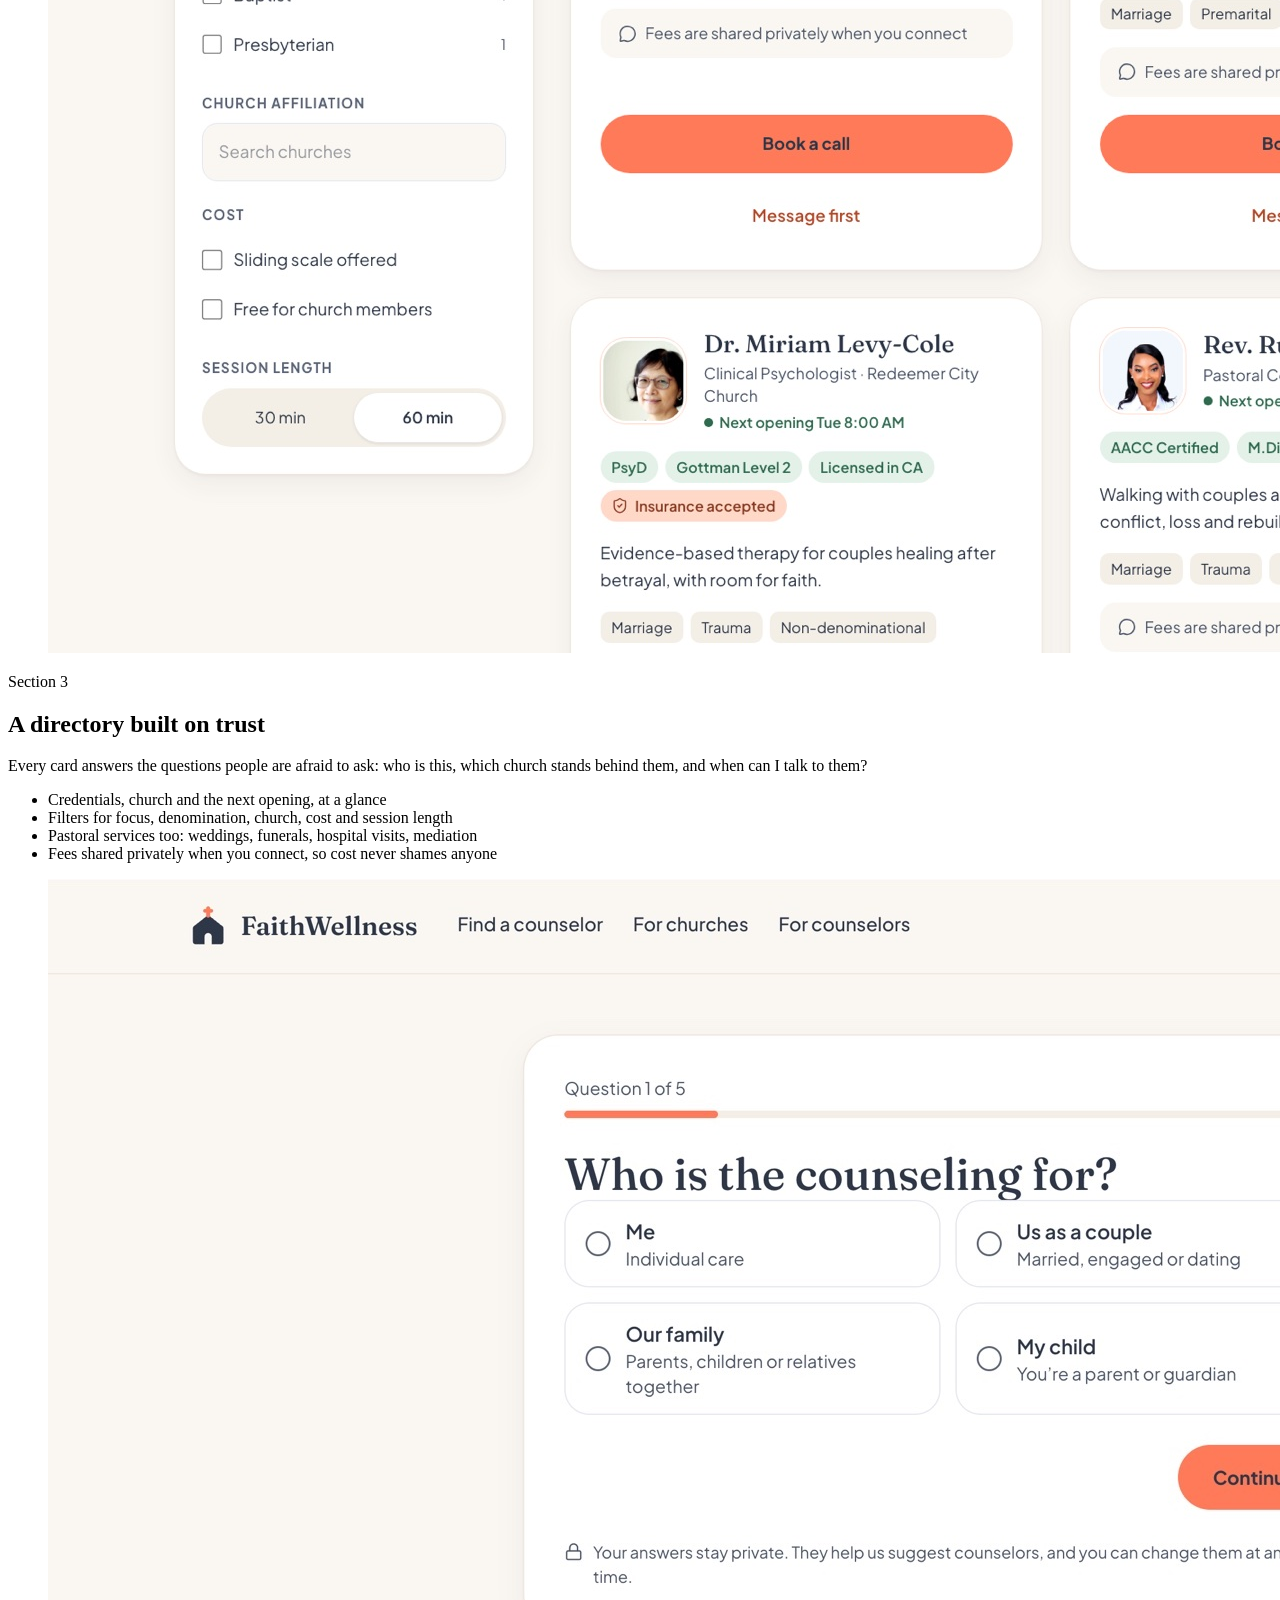
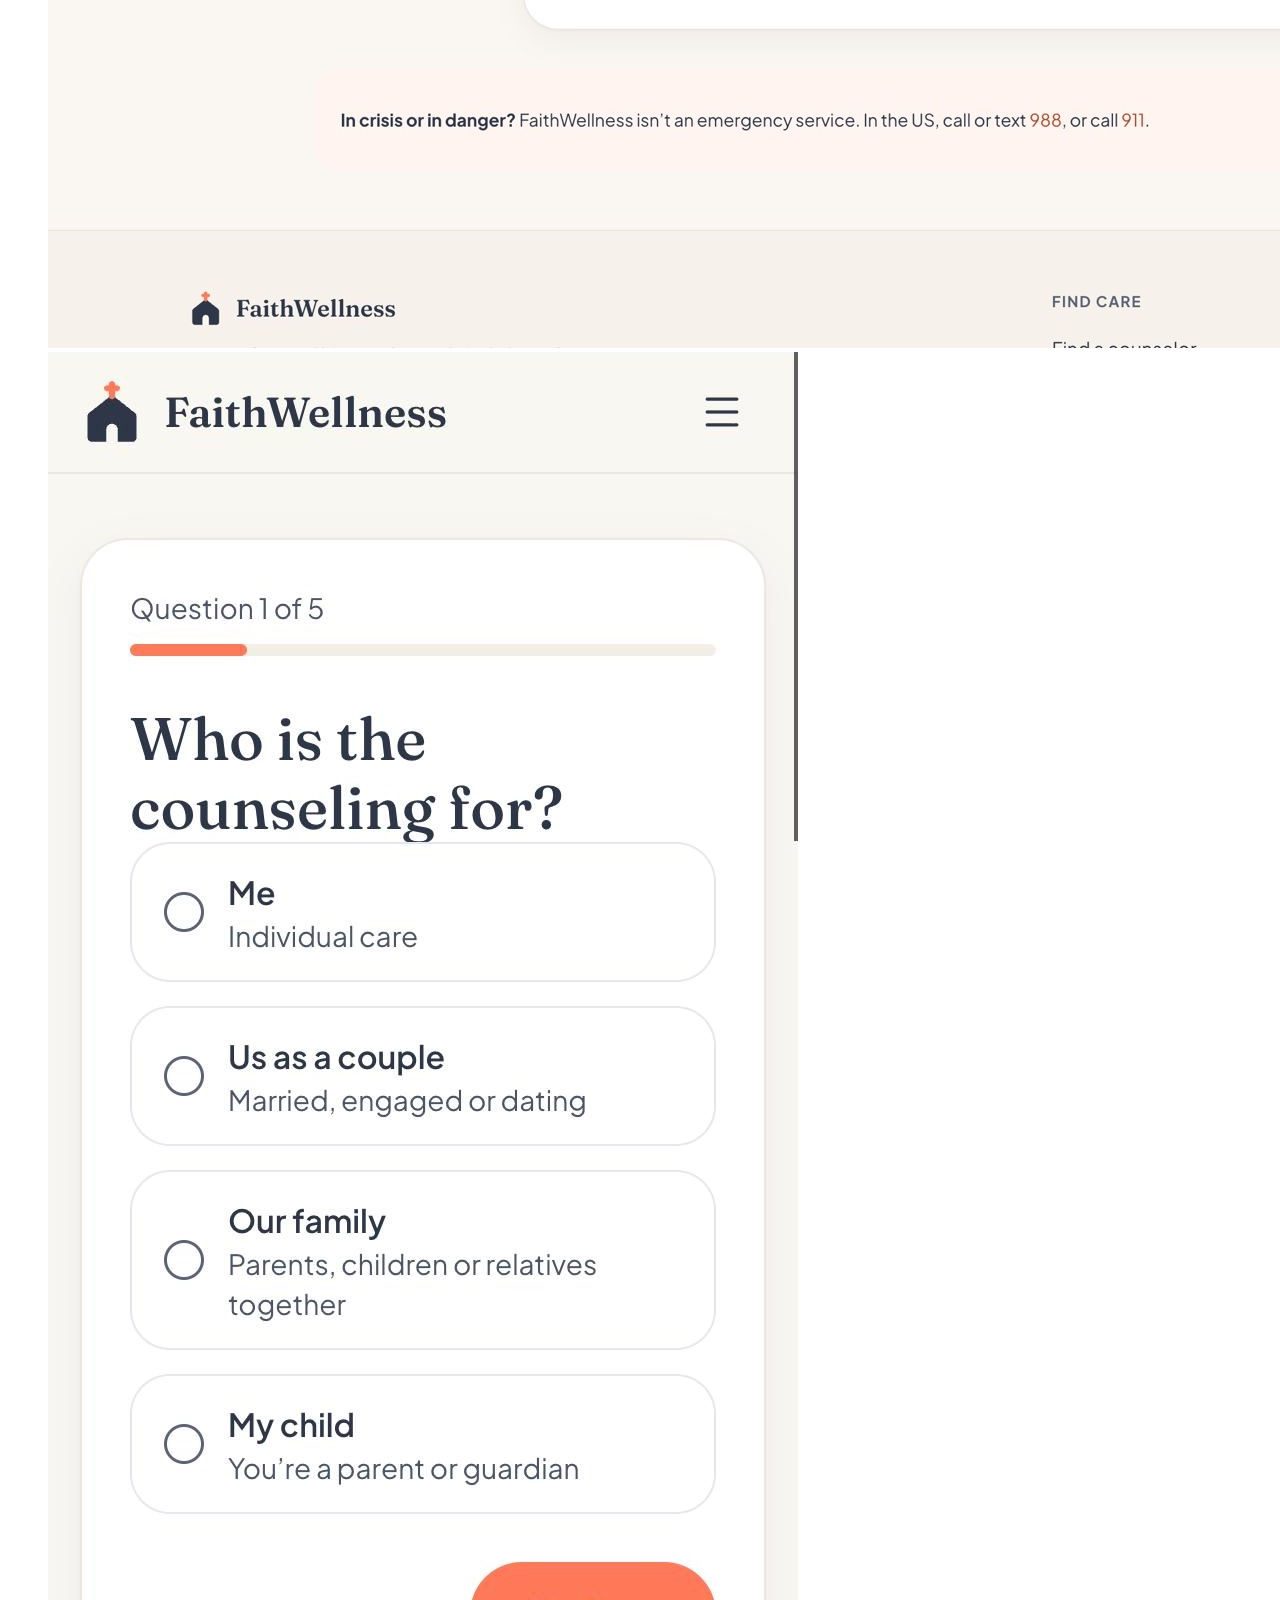
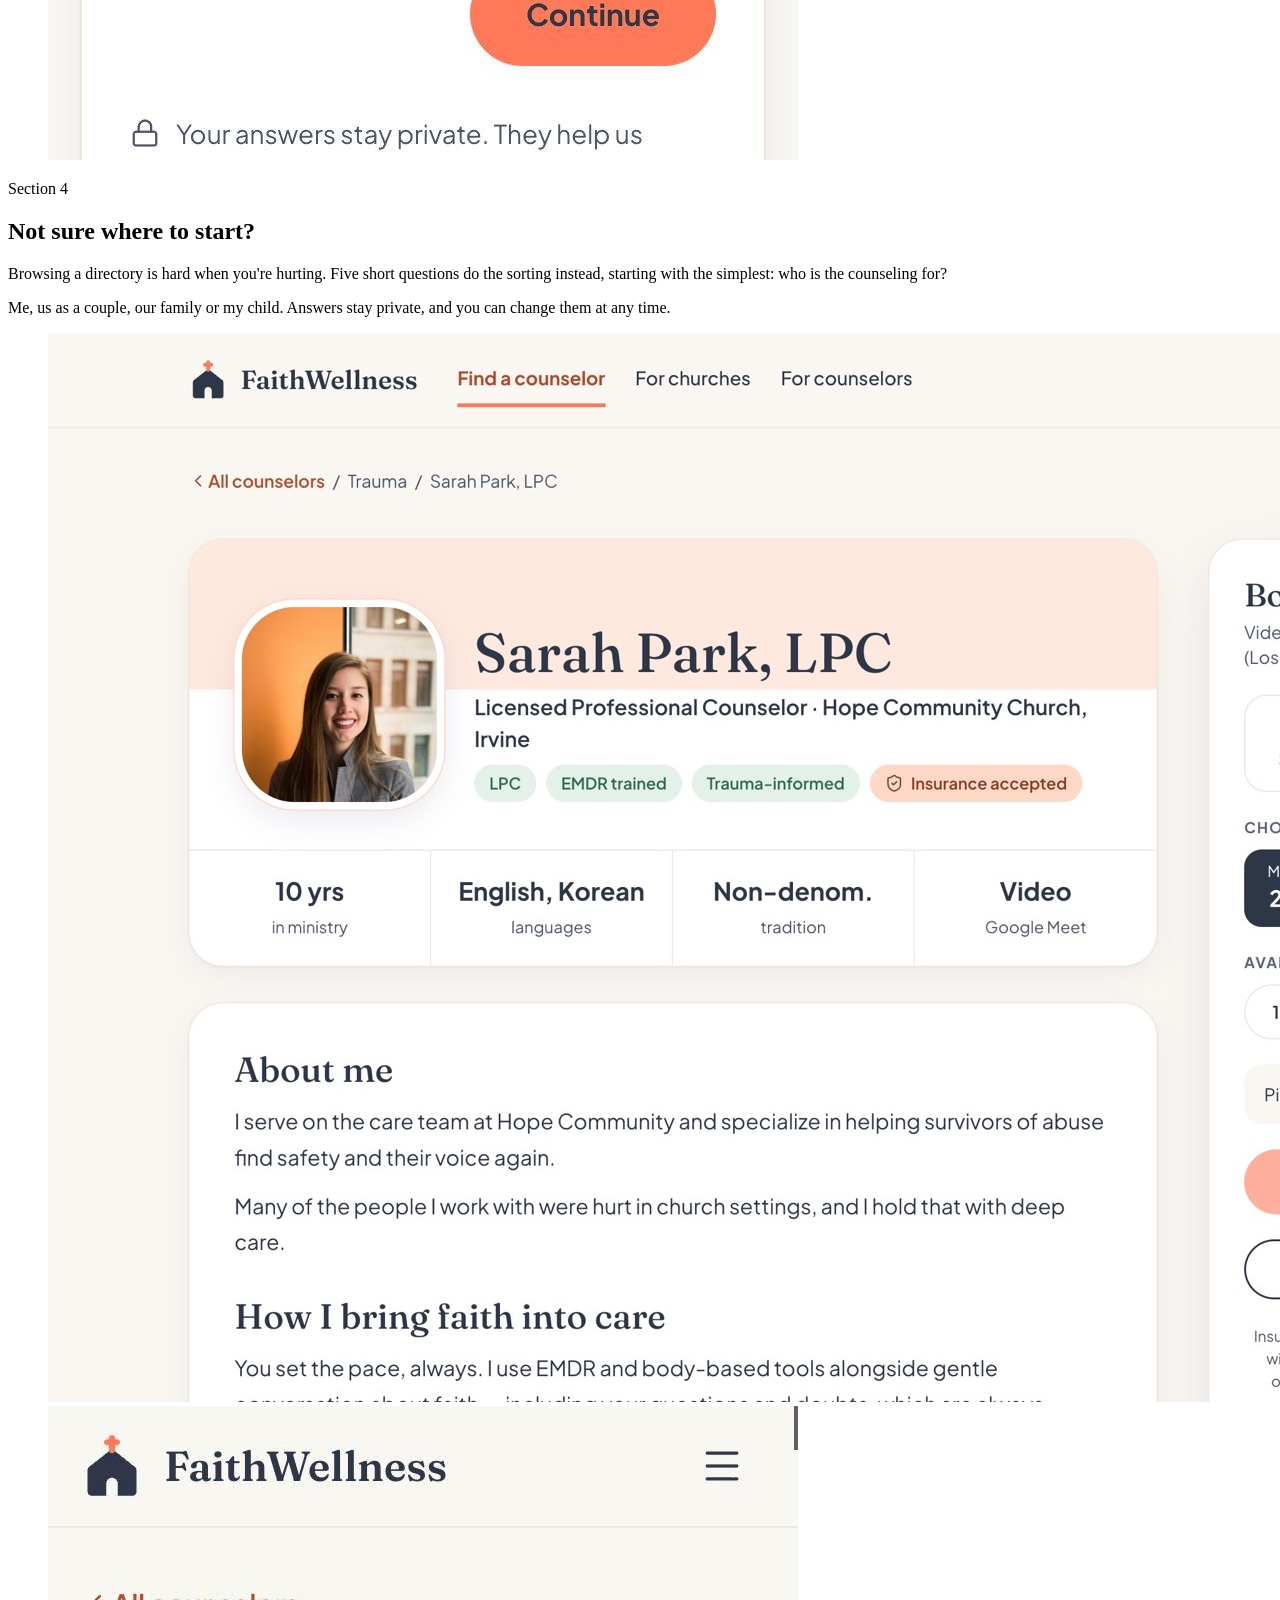
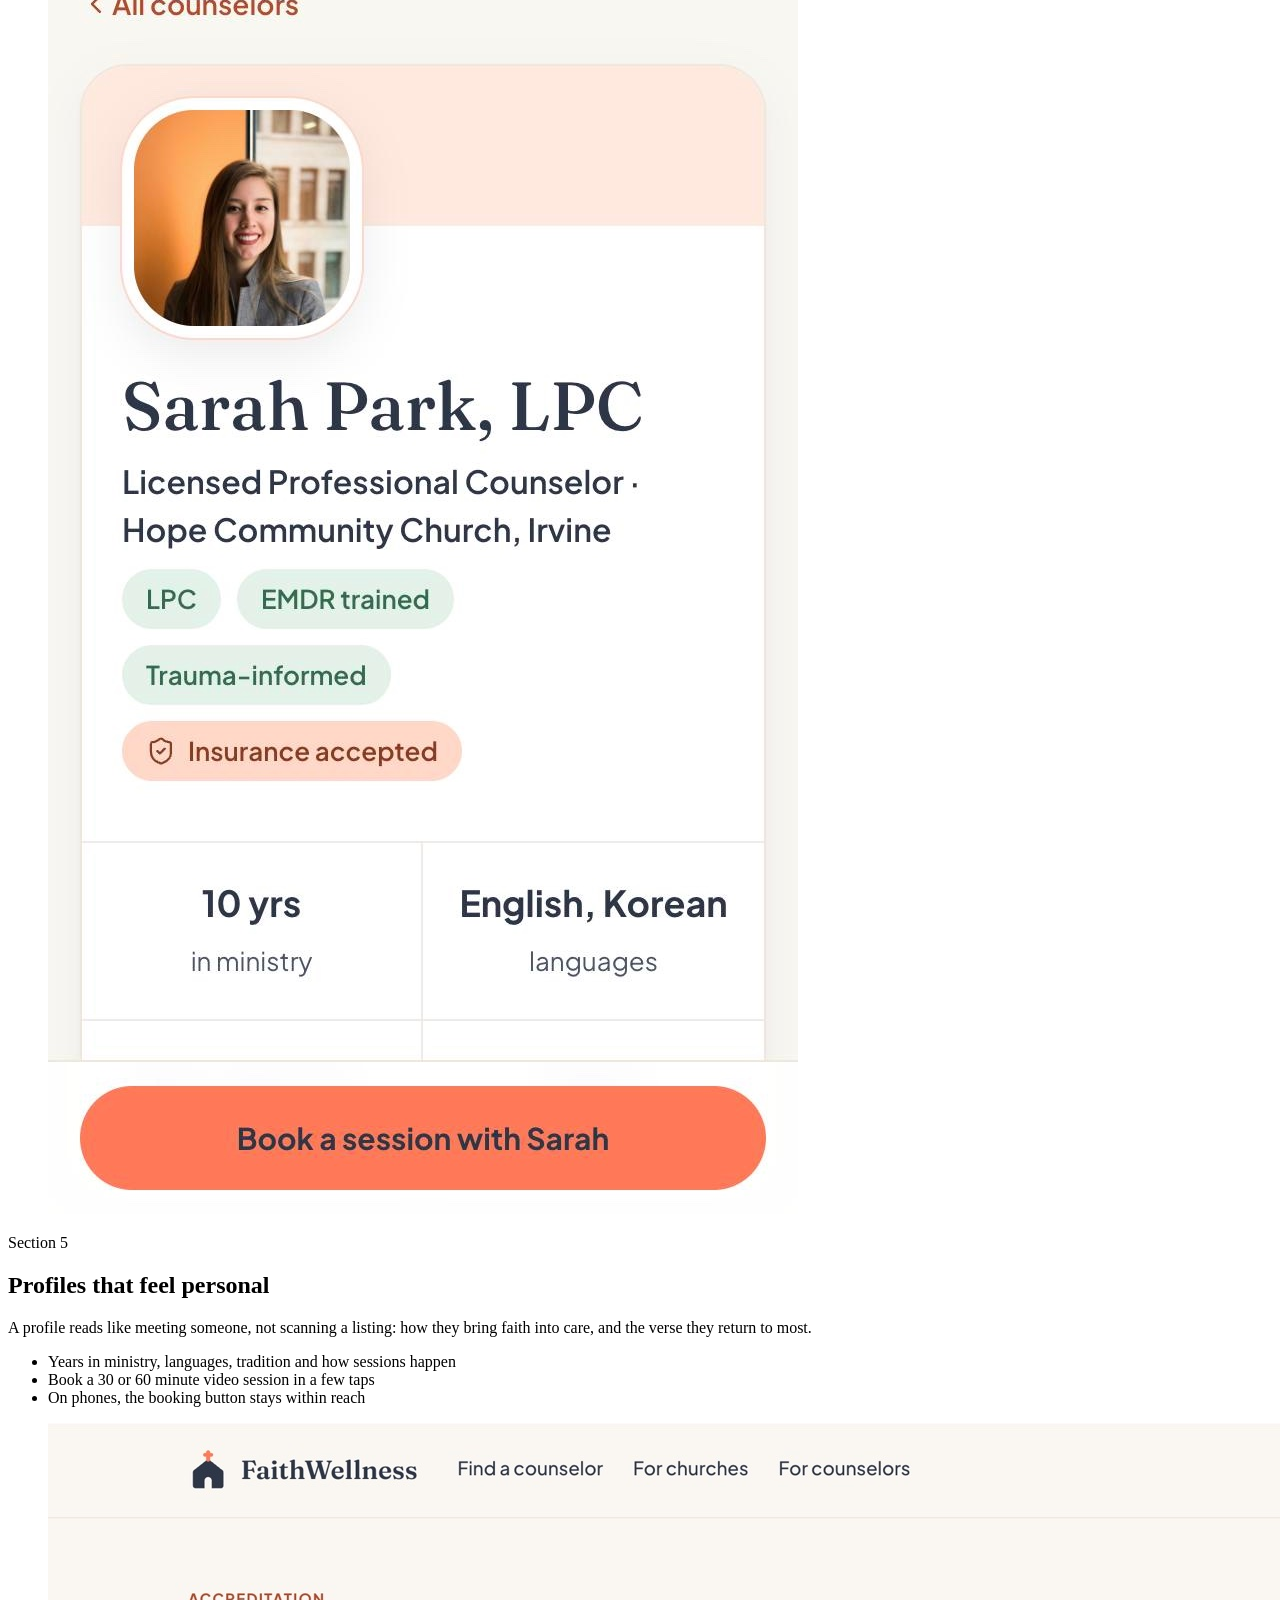
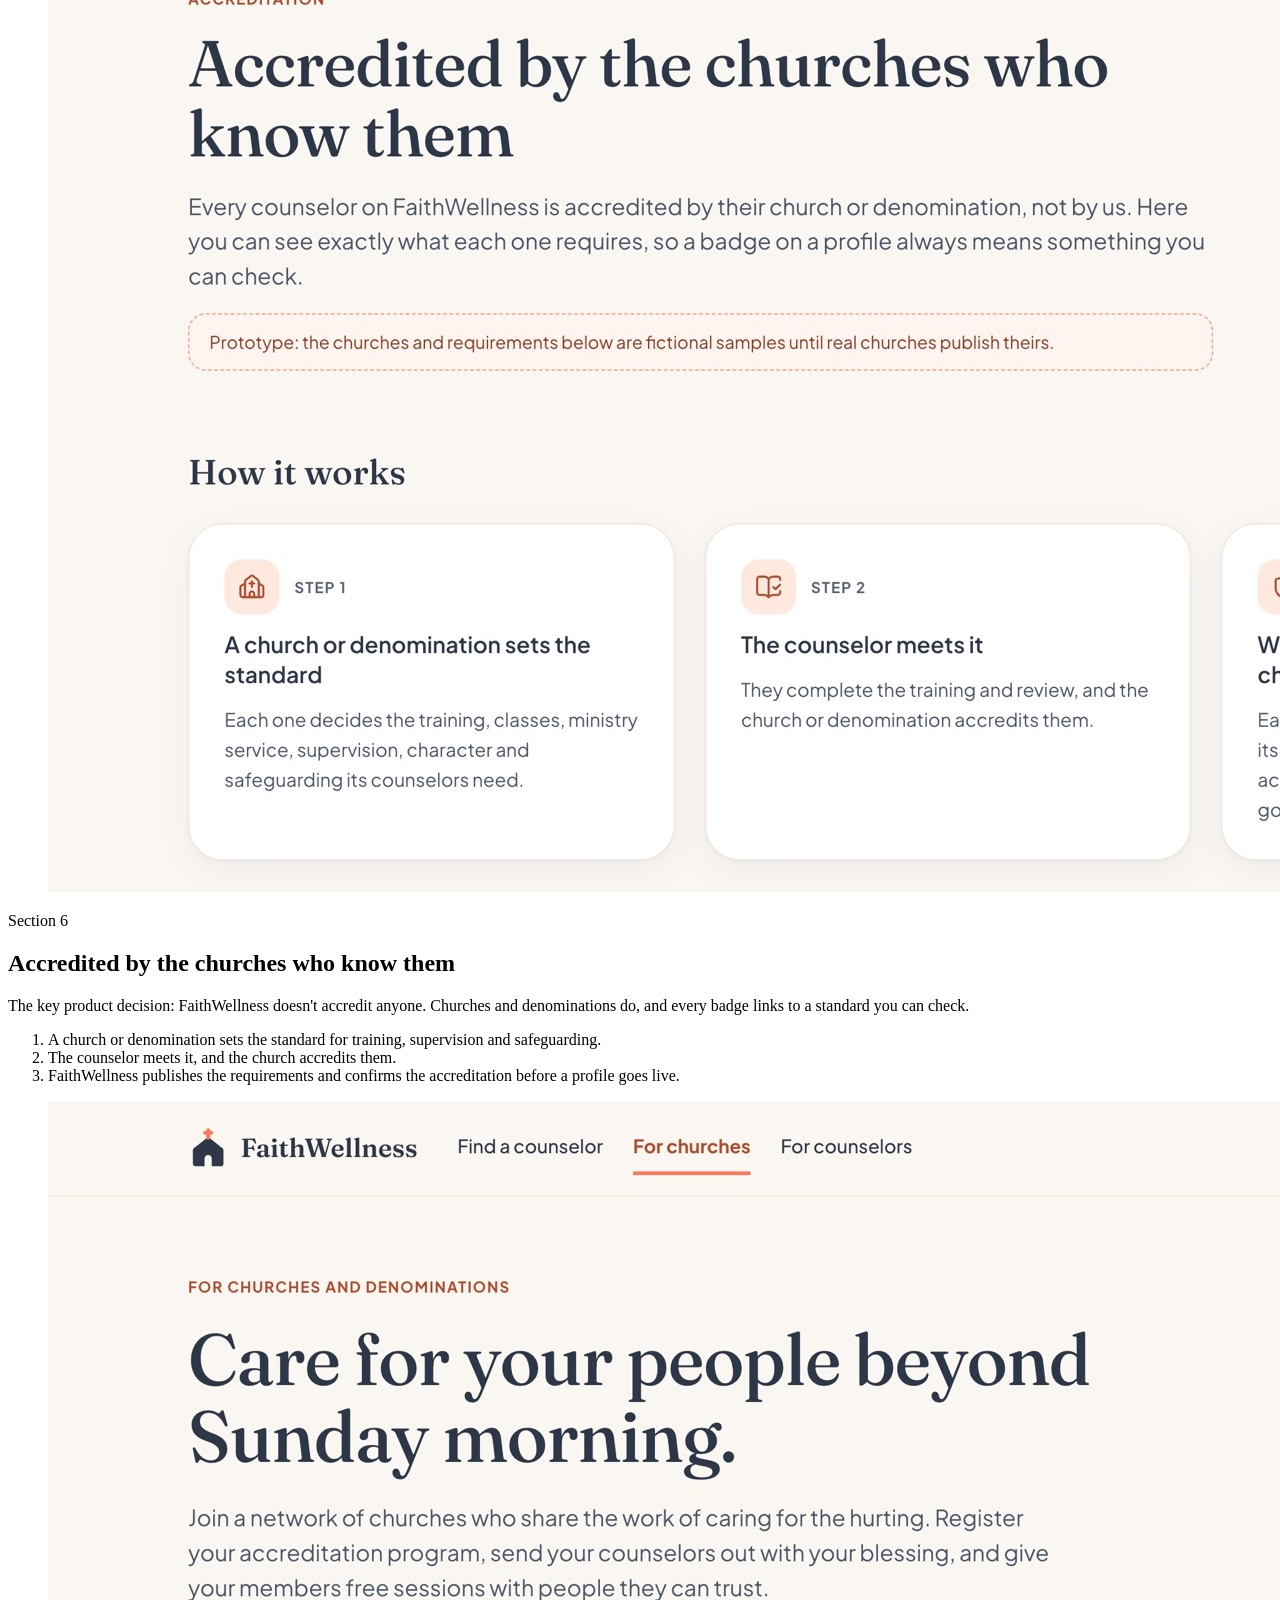
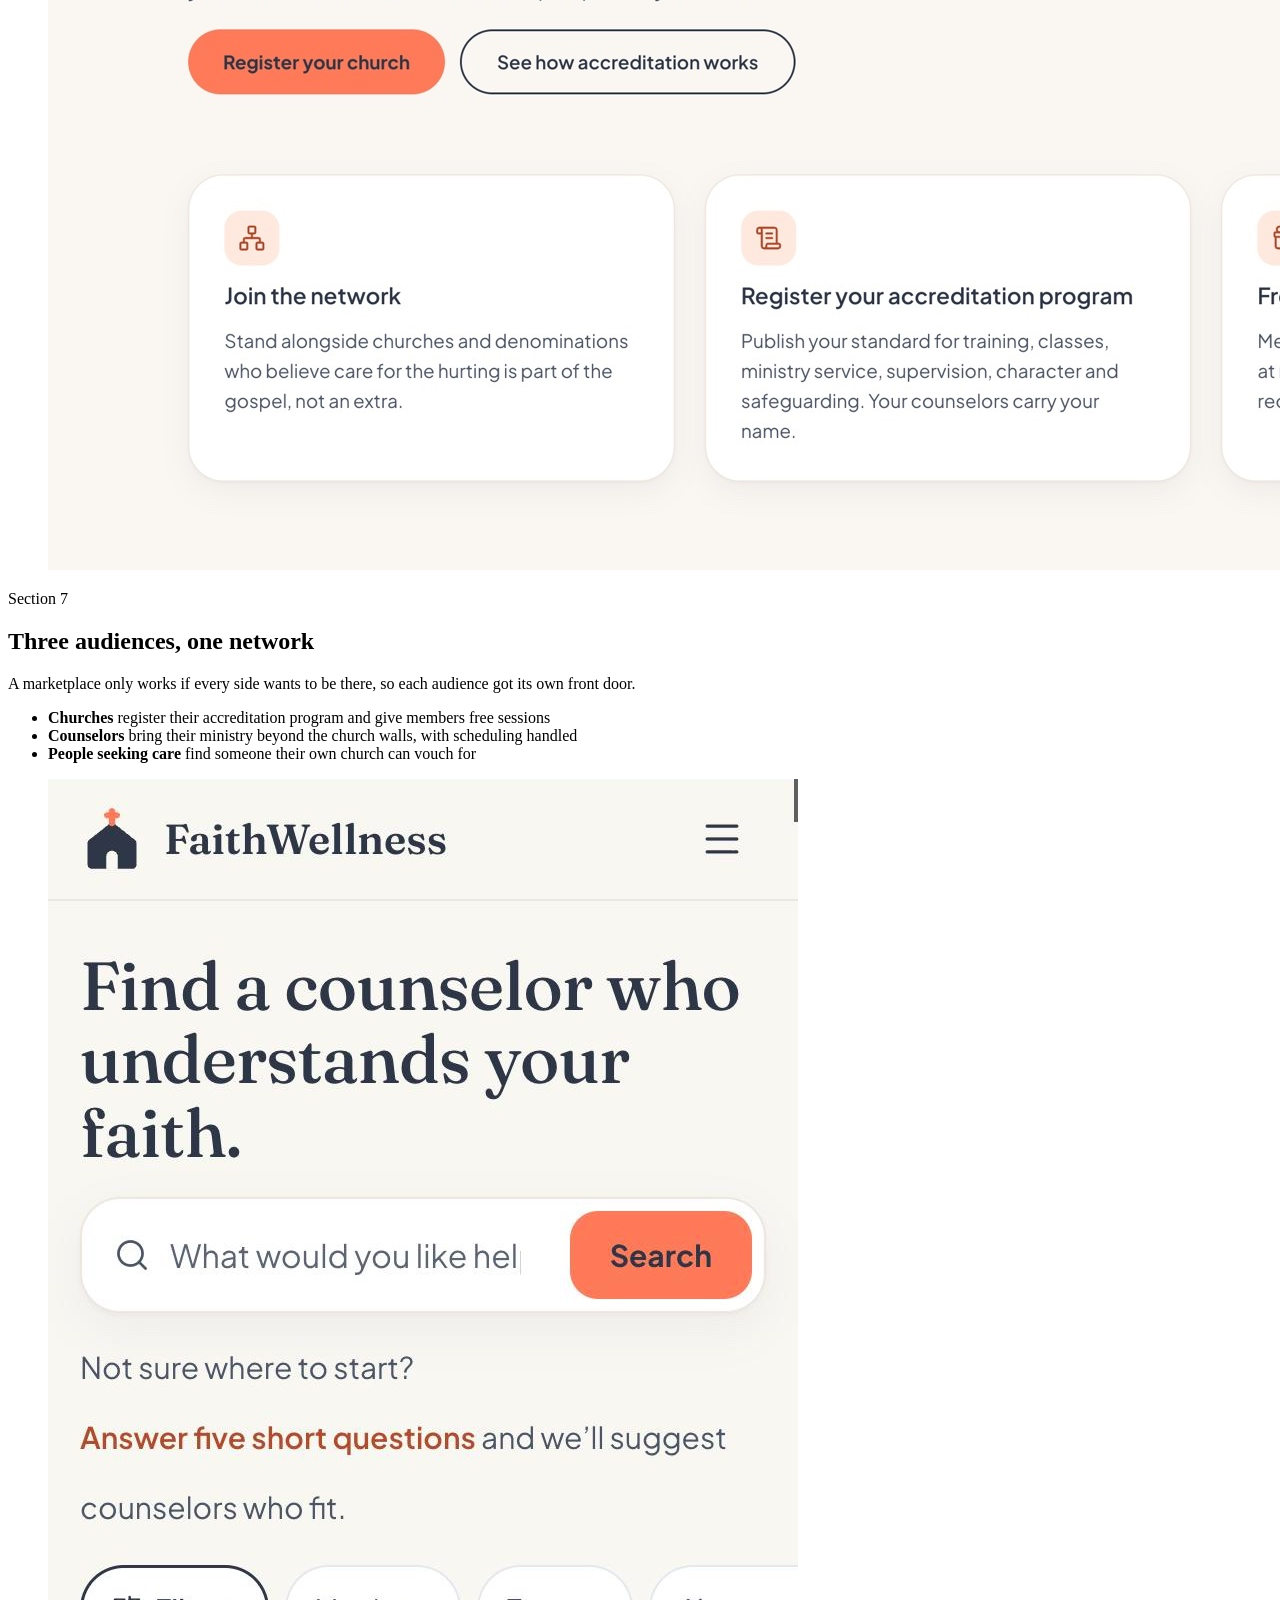
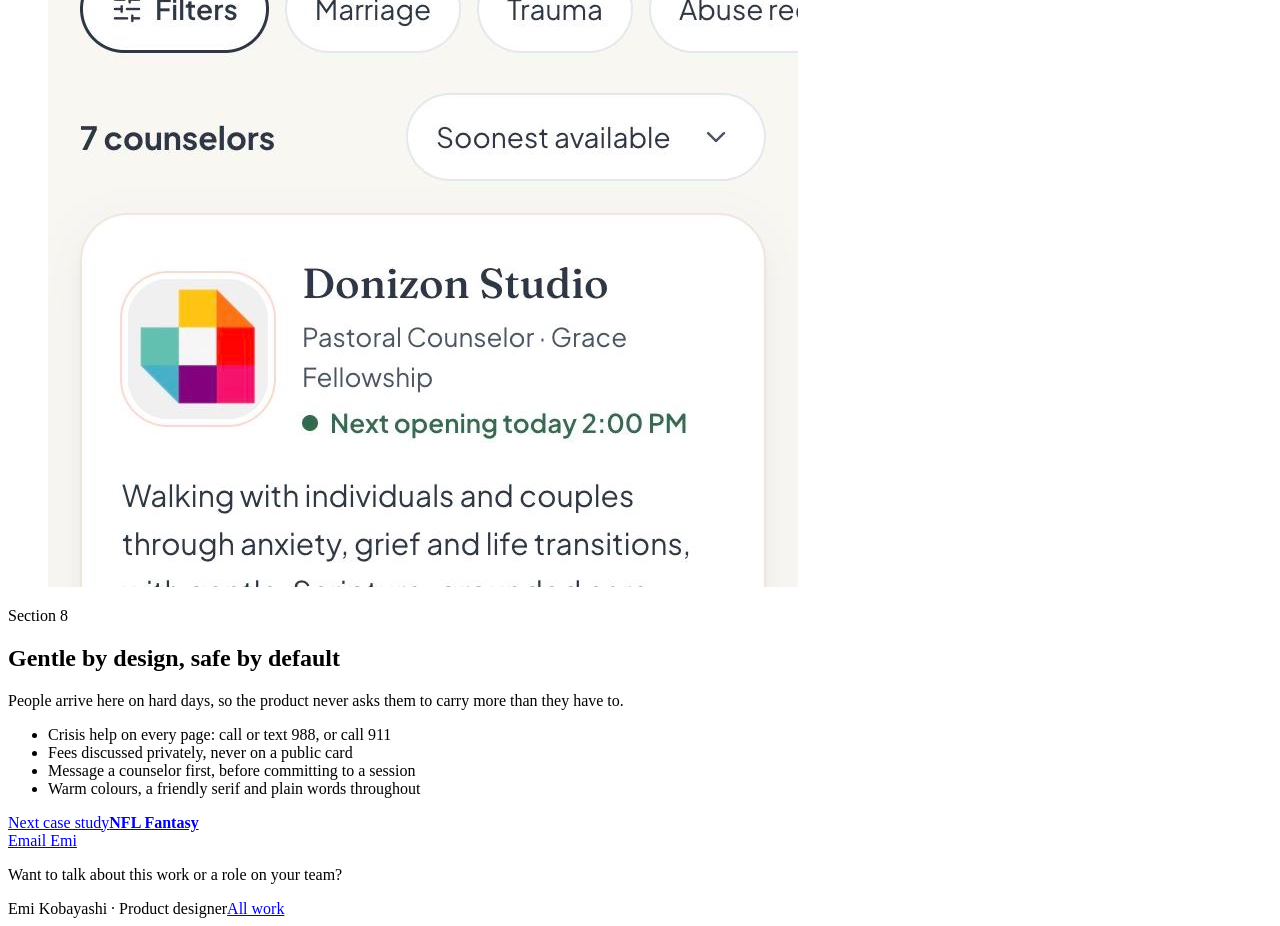
==== commit 53deff28: "Update FaithWellness" ====
--- a/case-faithwellness.html
+++ b/case-faithwellness.html
@@ -4,7 +4,7 @@
 <meta charset="utf-8">
 <meta name="viewport" content="width=device-width, initial-scale=1, viewport-fit=cover">
 <title>FaithWellness · Emi Kobayashi</title>
-<meta name="description" content="How Emi Kobayashi shaped, designed and built FaithWellness, a prototype that connects people with Christian counselors accredited by their churches.">
+<meta name="description" content="How Emi Kobayashi shaped, designed and built FaithWellness, a web app that connects people with Christian counselors accredited by their churches.">
 <link rel="icon" href="2025-12-EK-Logo-scaled.png">
 <link rel="preconnect" href="https://fonts.googleapis.com">
 <link rel="preconnect" href="https://fonts.gstatic.com" crossorigin>
@@ -43,15 +43,15 @@
 <main id="top">
 
   <section class="c-hero" data-blob-at="2" data-blob-side="left">
-    <div class="c-hero__media"><div data-sc-tilt="4"><figure class="shot"><img src="img/fw-hero.jpg" width="1800" height="1125" alt="FaithWellness home page: Find a counselor who understands your faith, with a search bar and counselor cards" fetchpriority="high"></figure></div></div>
+    <div class="c-hero__media"><div data-sc-tilt="4"><figure class="shot" style="aspect-ratio: 1800 / 1069"><img src="img/fw-hero.jpg" width="1800" height="1069" alt="FaithWellness home page: Find a counselor who understands your faith, with a search bar and counselor cards" fetchpriority="high"></figure></div></div>
     <div class="c-hero__copy">
       <p class="lbl__kind">Case study · Product design · Brand · Front end</p>
       <h1>FaithWellness</h1>
-      <p class="c-deck">A prototype that connects people with pastoral and Christian counselors, each one accredited by a church they can trust.</p>
+      <p class="c-deck">A fully deployed web app that connects people with pastoral and Christian counselors, each one accredited by a church they can trust.</p>
       <dl class="c-meta">
         <div><dt>Role</dt><dd>Product strategy, UX and UI, brand, front end</dd></div>
         <div><dt>Client</dt><dd>FaithWellness</dd></div>
-        <div><dt>Stage</dt><dd>Working prototype, responsive web</dd></div>
+        <div><dt>Stage</dt><dd>Live, fully deployed web app</dd></div>
         <div><dt>Live site</dt><dd><a class="link" href="https://www.faithwellnesscounseling.com/" target="_blank" rel="noopener">Visit the live site ↗</a></dd></div>
       </dl>
     </div>
@@ -60,9 +60,9 @@
   <section class="c-ch c-ch--text" id="outcome" data-title="Outcome" data-blob-at="5" data-blob-side="corner">
     <div class="c-copy" data-sc-in data-sc-stagger="60">
       <p class="c-num">Section 1</p>
-      <h2>A working prototype, ready to test</h2>
+      <h2>From idea to a live web app</h2>
       <div class="c-cols">
-        <p class="lead">I shaped FaithWellness from an idea into a prototype people can actually use: real sign-in and a real counselor directory, with bookings, messages and memberships simulated for testing.</p>
+        <p class="lead">I took FaithWellness from an idea to a fully deployed web app: real accounts, a live counselor directory, booking, messaging and church memberships.</p>
         <ul class="c-points">
           <li>One marketplace serving three audiences: people seeking care, counselors and churches</li>
           <li>A brand that feels warm and trustworthy, not clinical</li>
@@ -74,7 +74,7 @@
   </section>
 
   <section class="c-ch c-ch--flip" id="problem" data-title="The need" data-blob-at="0" data-blob-side="right" data-sc-act="flow">
-    <figure class="c-media"><div class="shot" data-sc-parallax="-0.8"><img src="img/fw-counselors.jpg" width="1800" height="1125" alt="For counselors page: Your counseling is ministry. Bring it to the people who need it." loading="lazy"></div></figure>
+    <figure class="c-media"><div class="shot" data-sc-parallax="-0.8"><img src="img/fw-counselors.jpg" width="1800" height="1069" alt="For counselors page: Your counseling is ministry. Bring it to the people who need it." loading="lazy"></div></figure>
     <div class="c-copy" data-sc-in data-sc-stagger="60">
       <p class="c-num">Section 2</p>
       <h2>So many people carry something alone</h2>
@@ -100,8 +100,8 @@
 
   <section class="c-ch c-ch--flip" id="matcher" data-title="Five questions" data-blob-at="2" data-blob-side="right" data-sc-act="flow">
     <figure class="c-media c-media--pair">
-      <div class="shot" data-sc-parallax="-0.6"><img src="img/fw-quiz.jpg" width="1800" height="1125" alt="Question 1 of 5: Who is the counseling for?" loading="lazy"></div>
-      <div class="shot" data-sc-parallax="-1.4"><img src="img/fw-phone-quiz.jpg" width="750" height="1624" alt="The five-question matcher on a phone" loading="lazy"></div>
+      <div class="shot" data-sc-parallax="-0.6"><img src="img/fw-quiz.jpg" width="1800" height="1069" alt="Question 1 of 5: Who is the counseling for?" loading="lazy"></div>
+      <div class="shot" data-sc-parallax="-1.4"><img src="img/fw-phone-quiz.jpg" width="750" height="1408" alt="The five-question matcher on a phone" loading="lazy"></div>
     </figure>
     <div class="c-copy" data-sc-in data-sc-stagger="60">
       <p class="c-num">Section 4</p>
@@ -113,8 +113,8 @@
 
   <section class="c-ch" id="profile" data-title="Counselor profiles" data-blob-at="3" data-blob-side="left" data-sc-act="flow">
     <figure class="c-media c-media--pair">
-      <div class="shot" data-sc-parallax="-0.6"><img src="img/fw-profile.jpg" width="1800" height="1125" alt="A counselor profile with credentials, years in ministry, languages and a booking panel" loading="lazy"></div>
-      <div class="shot" data-sc-parallax="-1.4"><img src="img/fw-phone-profile.jpg" width="750" height="1624" alt="The same profile on a phone with a sticky Book a session button" loading="lazy"></div>
+      <div class="shot" data-sc-parallax="-0.6"><img src="img/fw-profile.jpg" width="1800" height="1069" alt="A counselor profile with credentials, years in ministry, languages and a booking panel" loading="lazy"></div>
+      <div class="shot" data-sc-parallax="-1.4"><img src="img/fw-phone-profile.jpg" width="750" height="1408" alt="The same profile on a phone with a sticky Book a session button" loading="lazy"></div>
     </figure>
     <div class="c-copy" data-sc-in data-sc-stagger="60">
       <p class="c-num">Section 5</p>
@@ -129,7 +129,7 @@
   </section>
 
   <section class="c-ch c-ch--flip" id="accreditation" data-title="Accreditation" data-blob-at="4" data-blob-side="right" data-sc-act="flow">
-    <figure class="c-media"><div class="shot" data-sc-parallax="-0.8"><img src="img/fw-accreditation.jpg" width="1800" height="1125" alt="Accreditation page: Accredited by the churches who know them, with three steps" loading="lazy"></div></figure>
+    <figure class="c-media"><div class="shot" data-sc-parallax="-0.8"><img src="img/fw-accreditation.jpg" width="1800" height="1069" alt="Accreditation page: Accredited by the churches who know them, with three steps" loading="lazy"></div></figure>
     <div class="c-copy" data-sc-in data-sc-stagger="60">
       <p class="c-num">Section 6</p>
       <h2>Accredited by the churches who know them</h2>
@@ -143,7 +143,7 @@
   </section>
 
   <section class="c-ch" id="churches" data-title="For churches" data-blob-at="5" data-blob-side="left" data-sc-act="flow">
-    <figure class="c-media"><div class="shot" data-sc-parallax="-0.8"><img src="img/fw-churches.jpg" width="1800" height="1125" alt="For churches page: Care for your people beyond Sunday morning" loading="lazy"></div></figure>
+    <figure class="c-media"><div class="shot" data-sc-parallax="-0.8"><img src="img/fw-churches.jpg" width="1800" height="1069" alt="For churches page: Care for your people beyond Sunday morning" loading="lazy"></div></figure>
     <div class="c-copy" data-sc-in data-sc-stagger="60">
       <p class="c-num">Section 7</p>
       <h2>Three audiences, one network</h2>
@@ -157,7 +157,7 @@
   </section>
 
   <section class="c-ch c-ch--flip" id="phone" data-title="Care and safety" data-blob-at="0" data-blob-side="right" data-sc-act="flow">
-    <figure class="c-media"><div class="shot" data-sc-parallax="-0.8"><img src="img/fw-phone-home.jpg" width="750" height="1624" alt="FaithWellness home page on a phone" loading="lazy"></div></figure>
+    <figure class="c-media"><div class="shot" data-sc-parallax="-0.8"><img src="img/fw-phone-home.jpg" width="750" height="1408" alt="FaithWellness home page on a phone" loading="lazy"></div></figure>
     <div class="c-copy" data-sc-in data-sc-stagger="60">
       <p class="c-num">Section 8</p>
       <h2>Gentle by design, safe by default</h2>
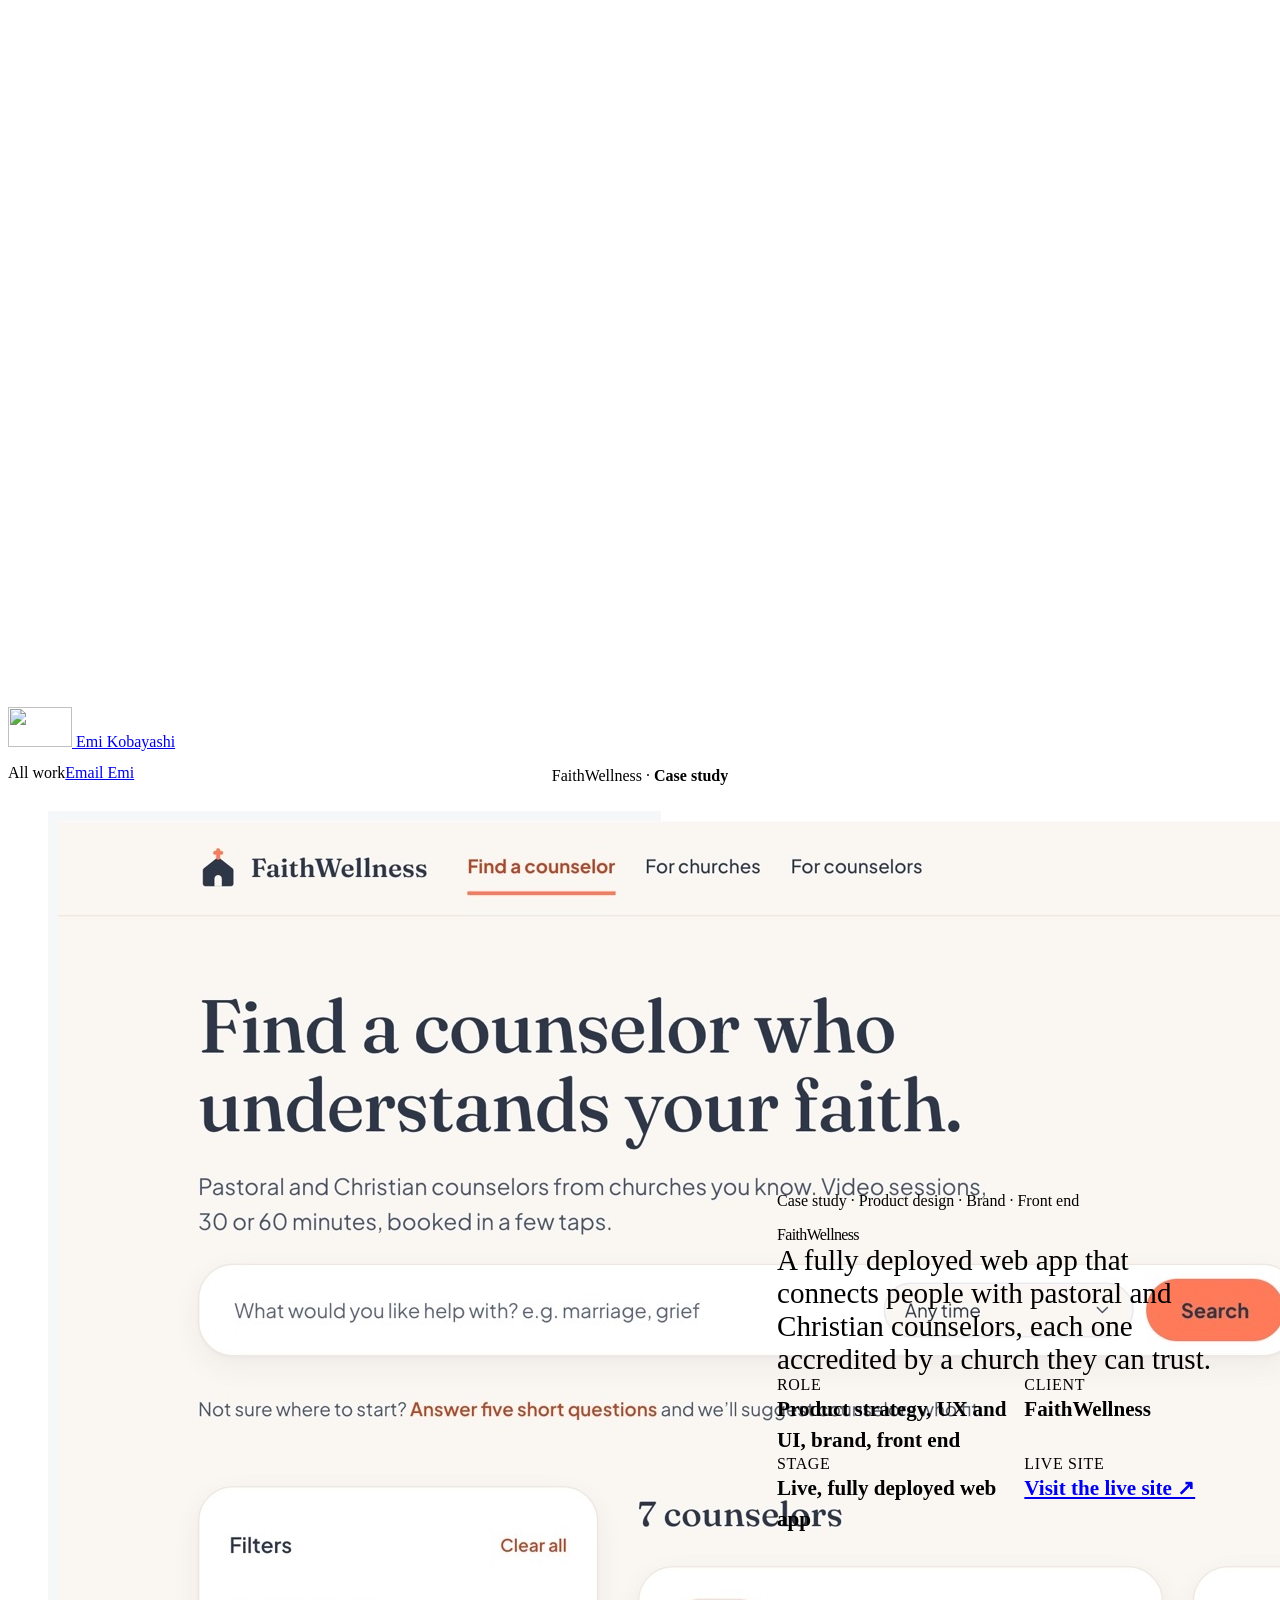
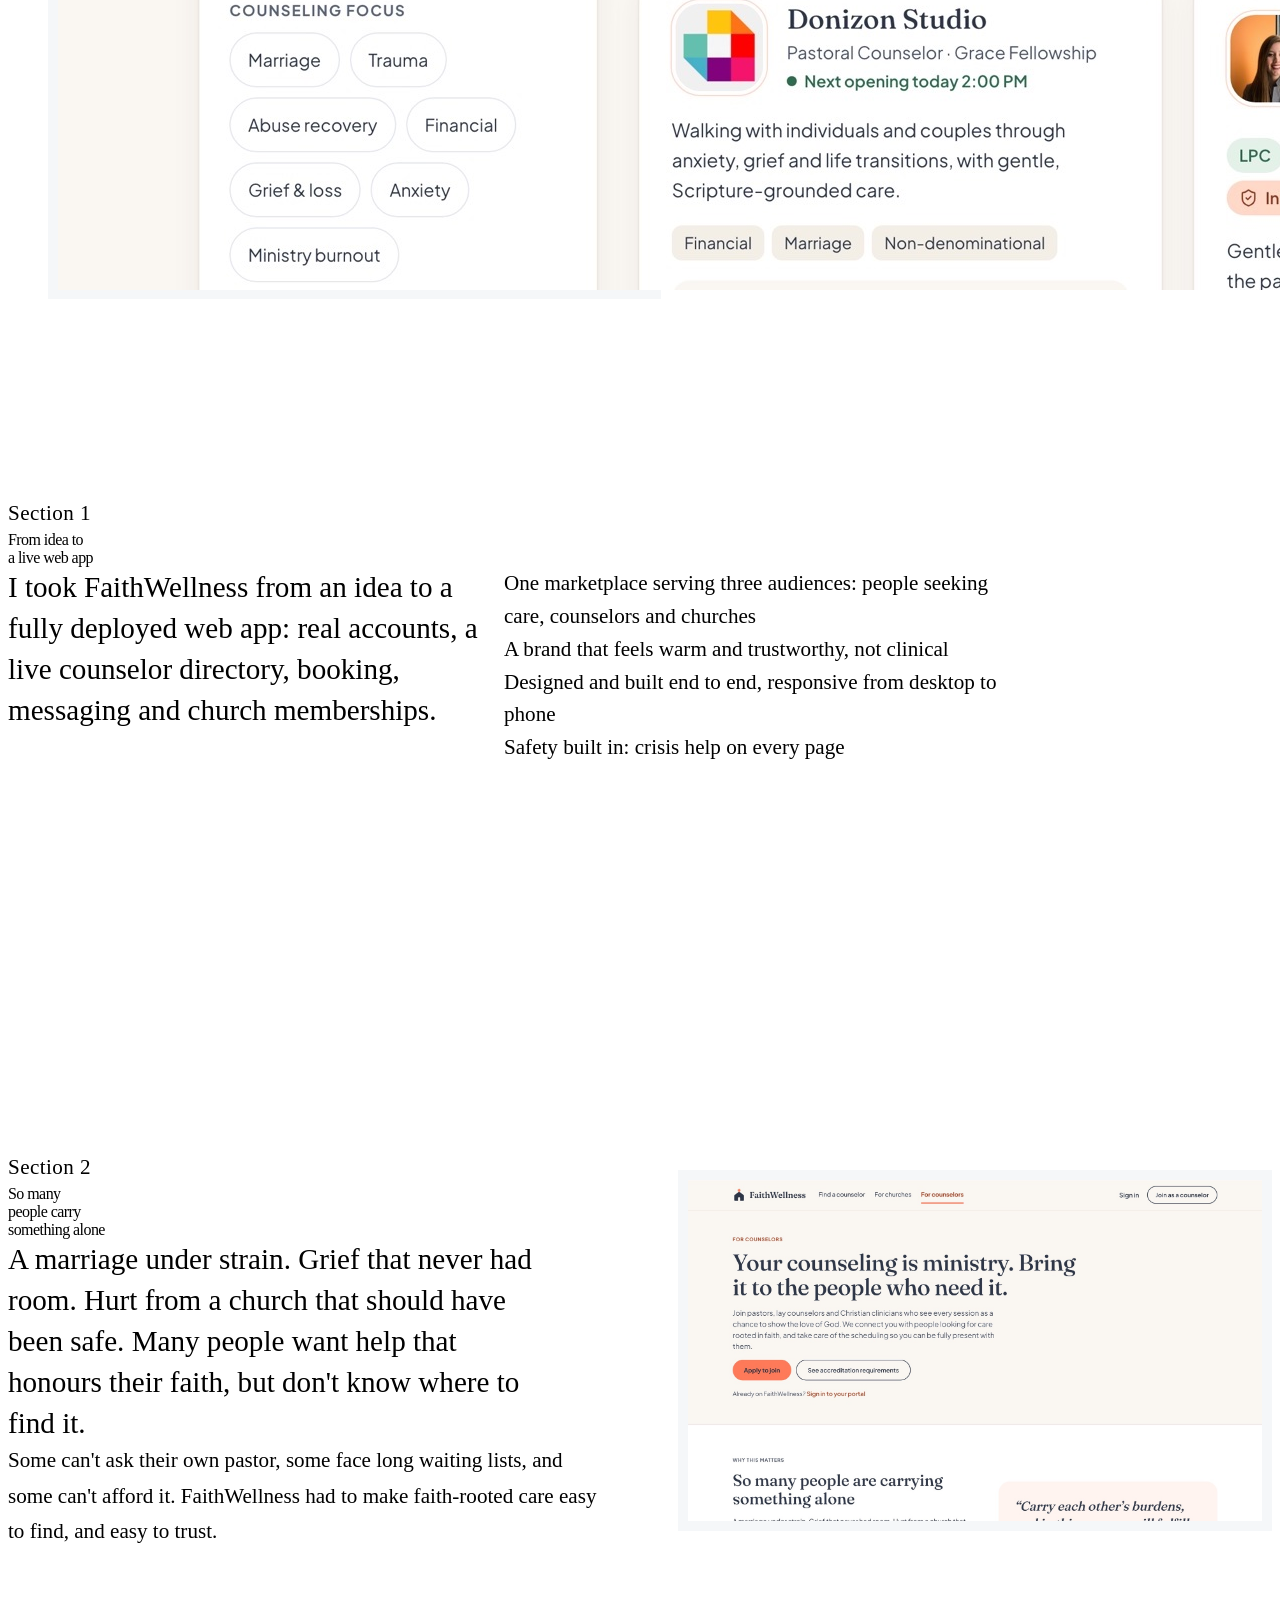
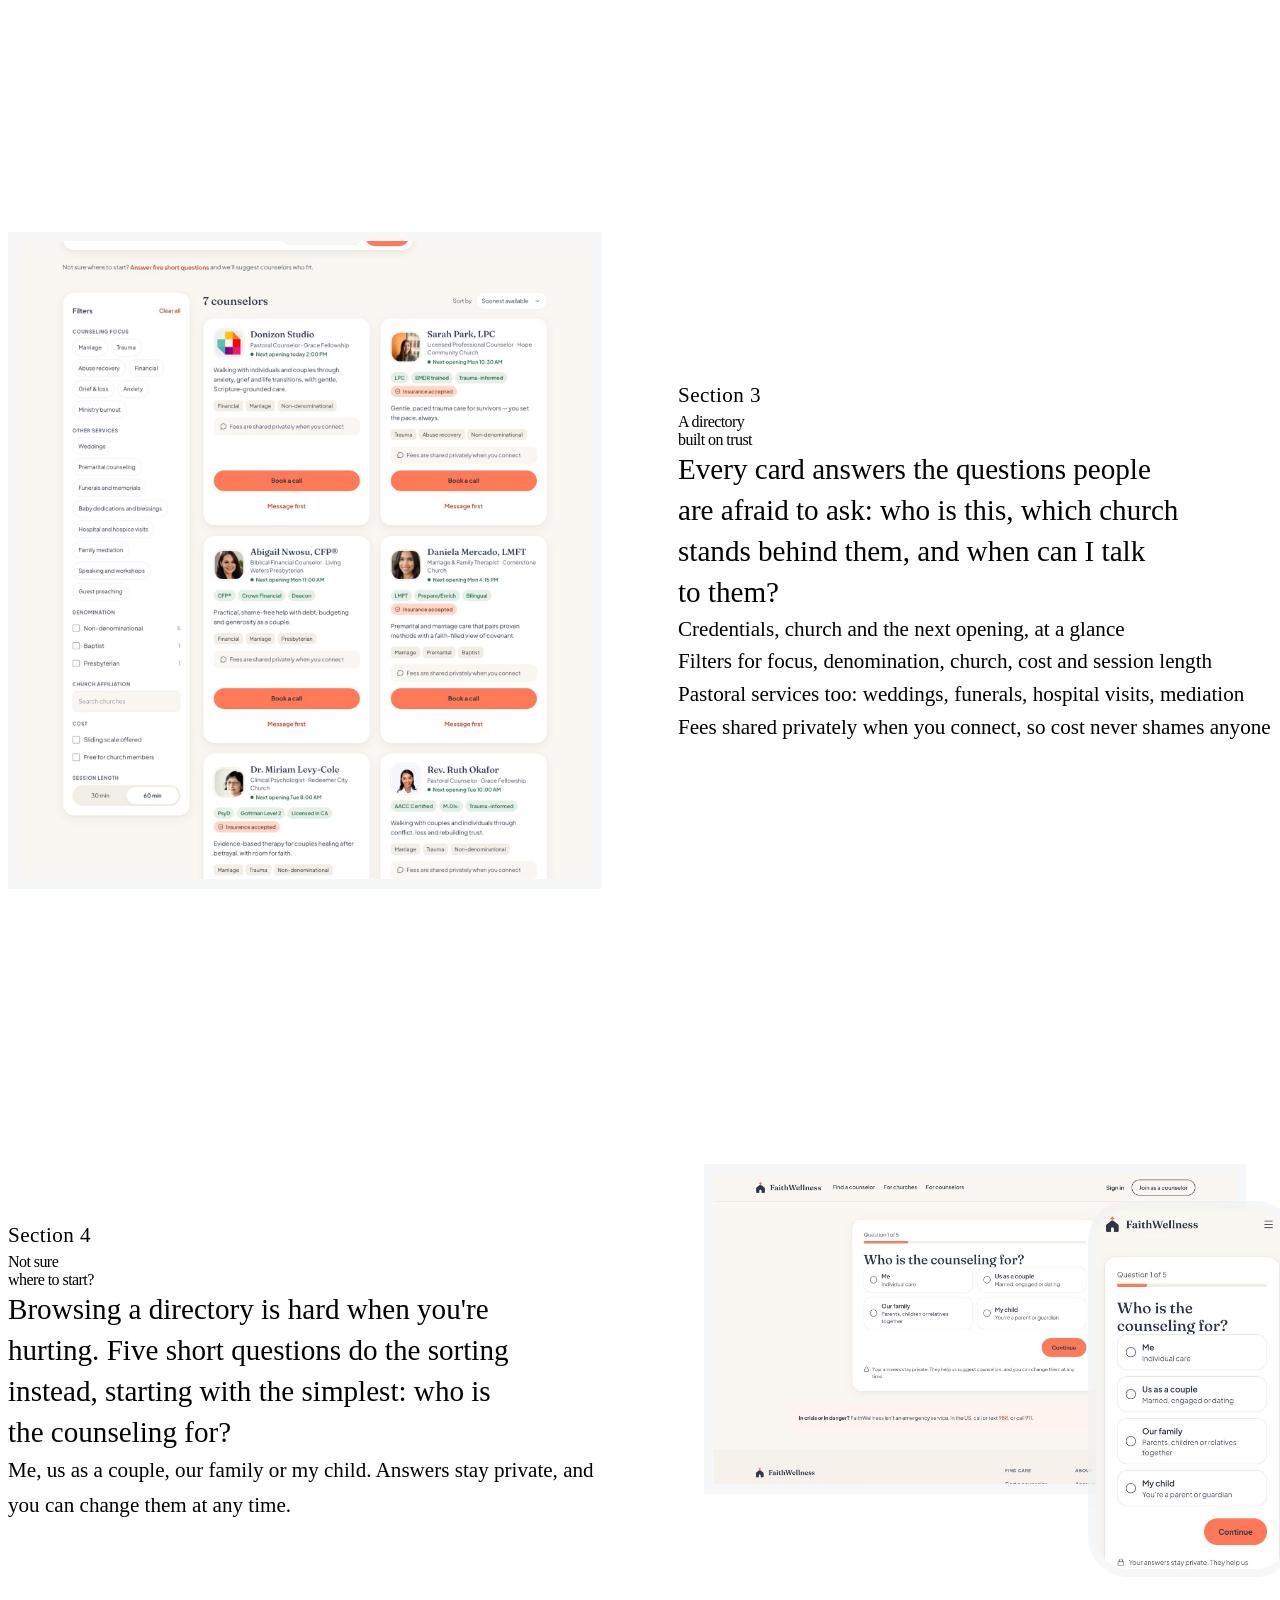
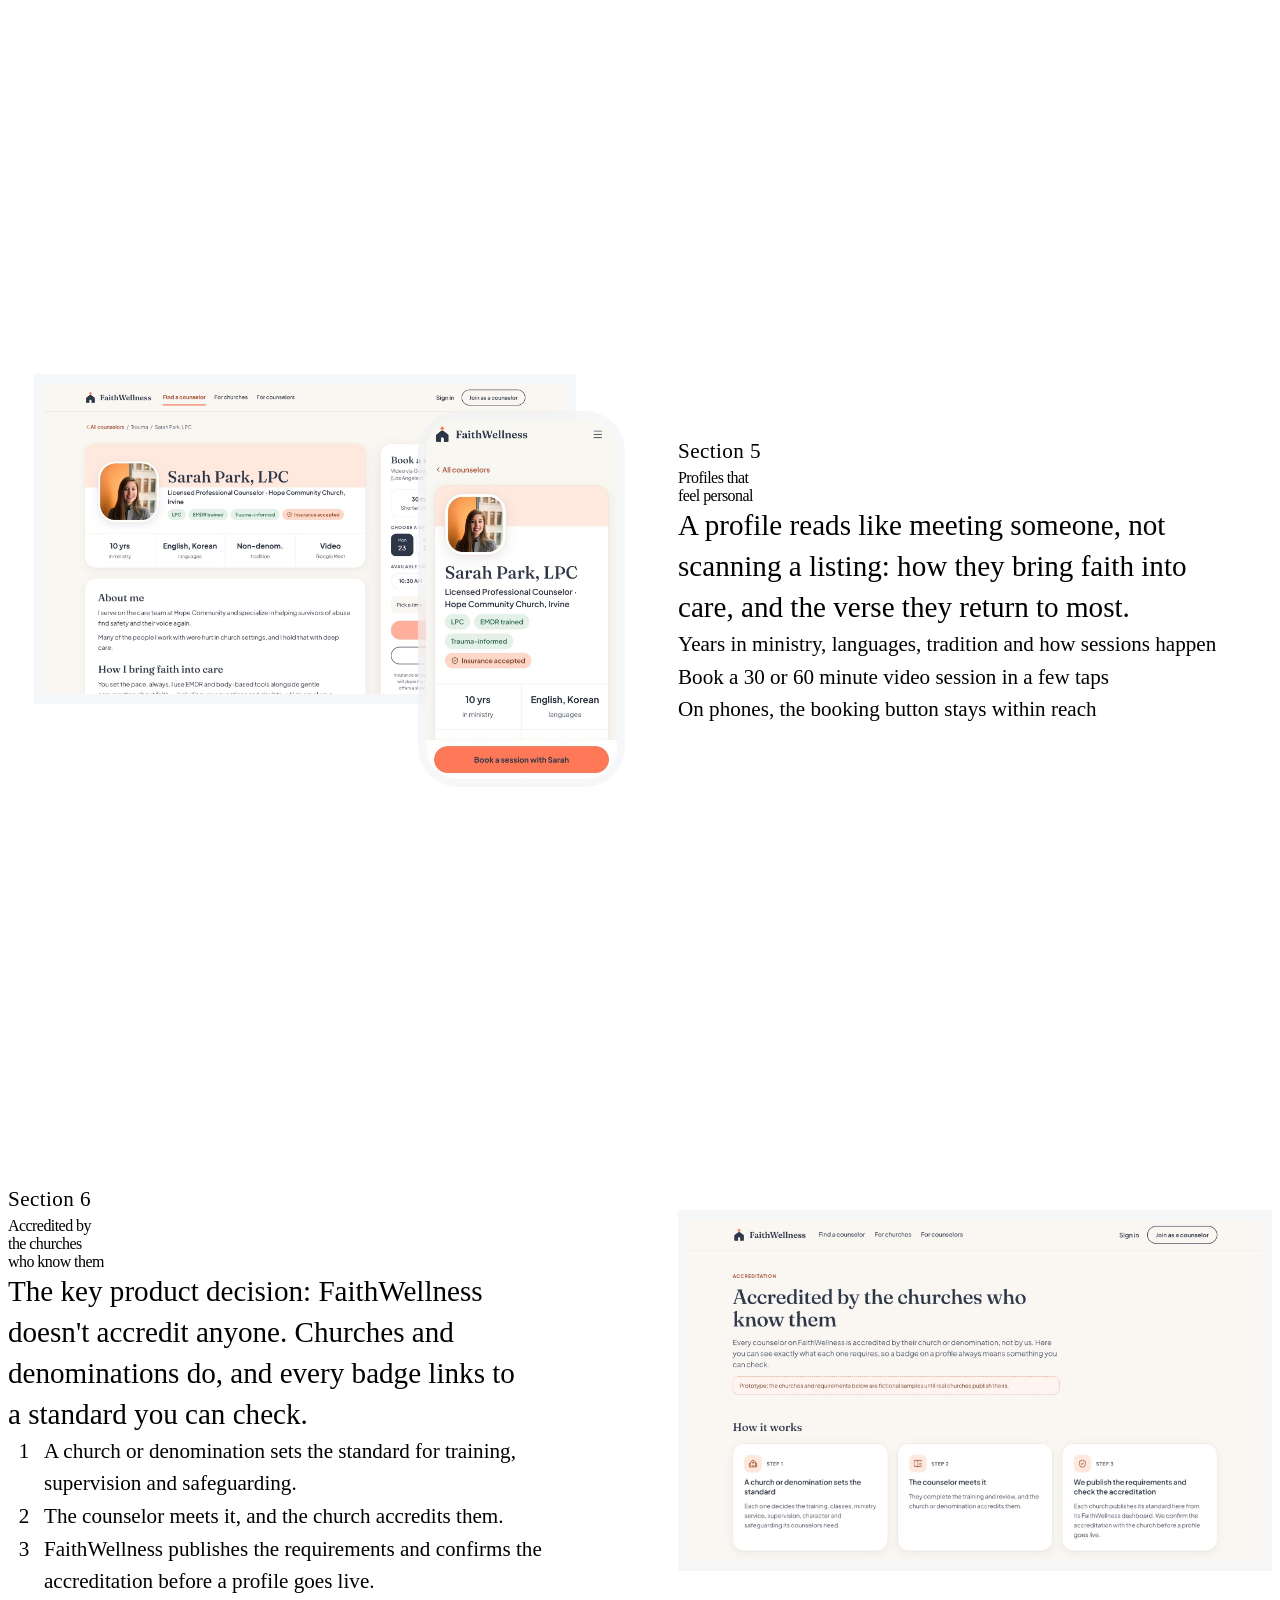
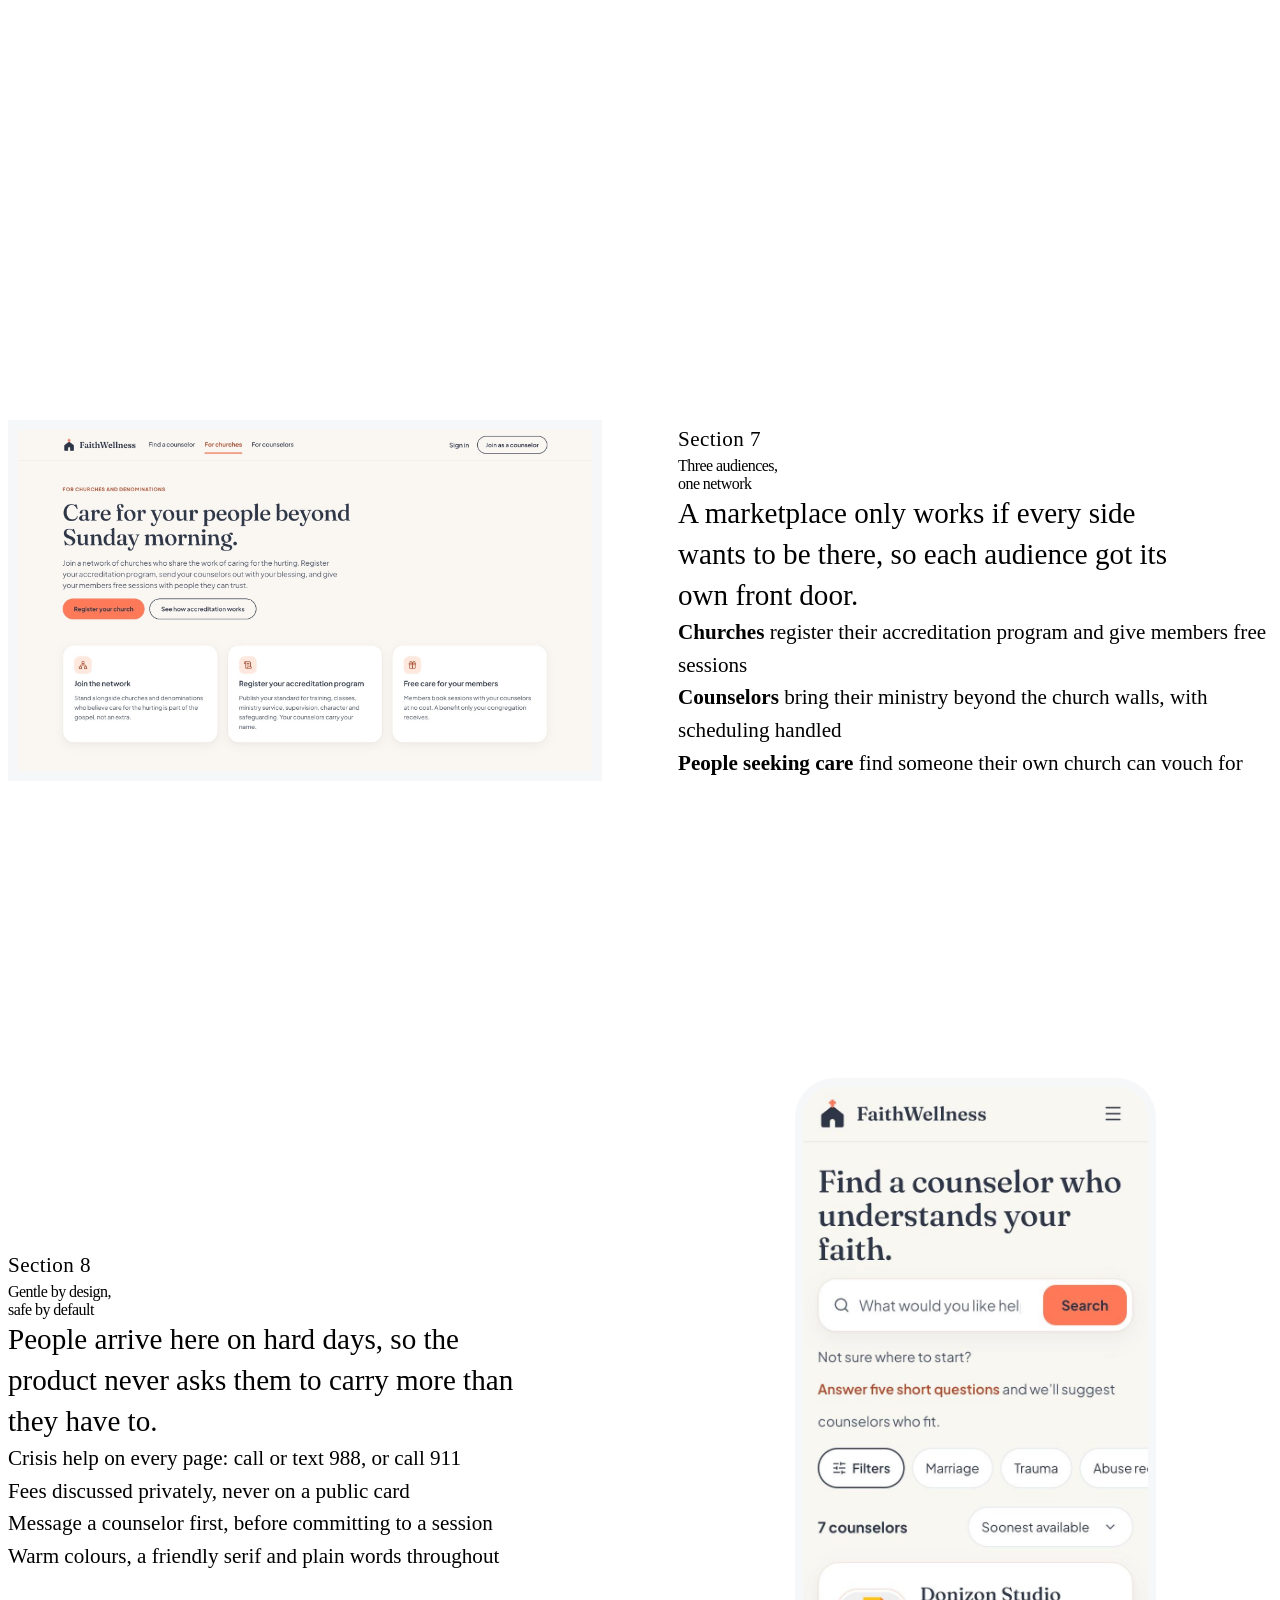
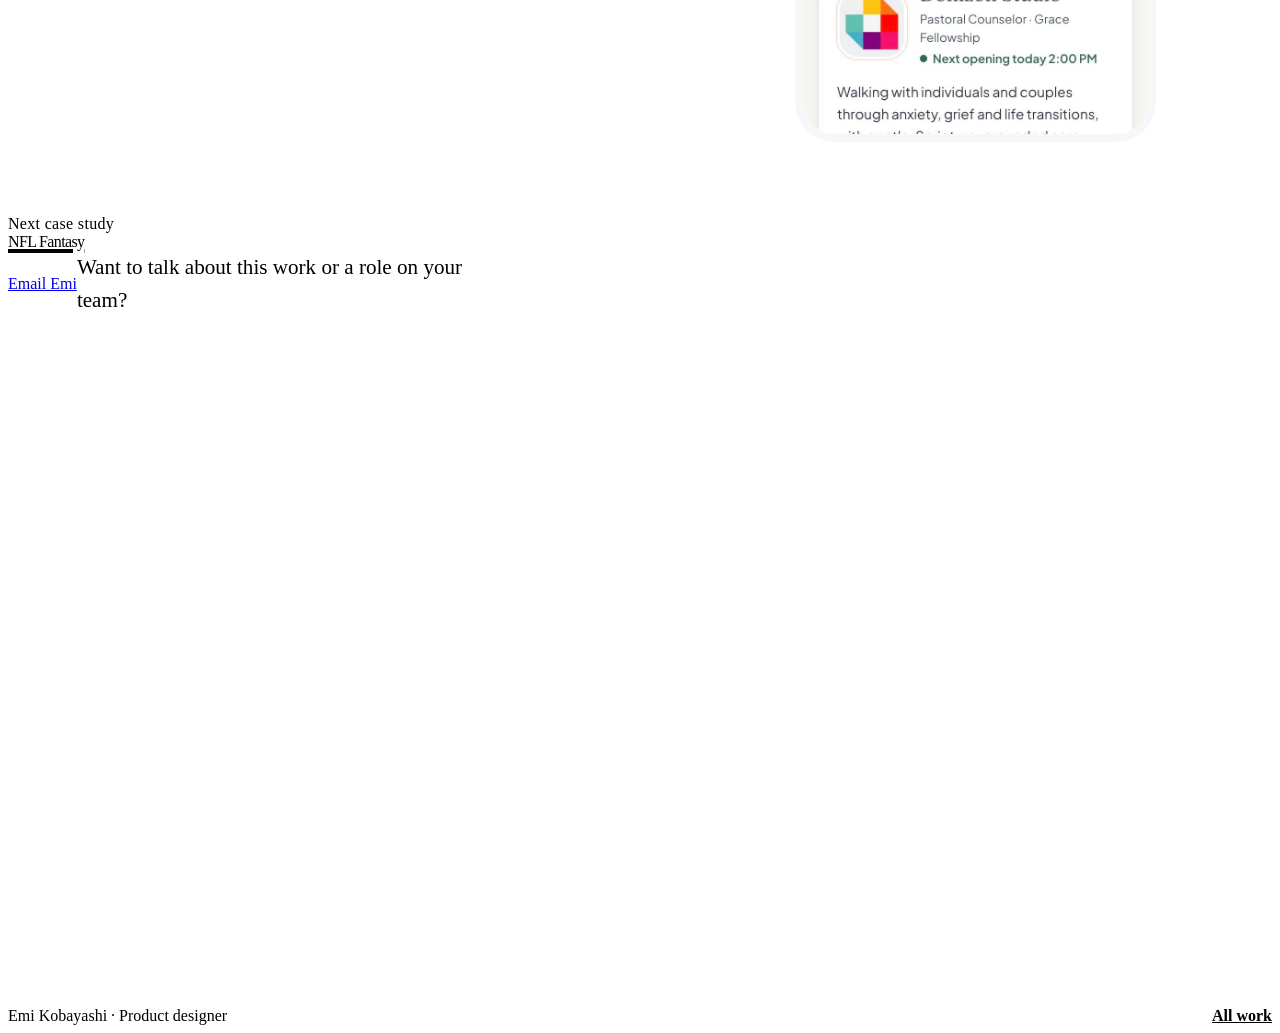
==== commit ee1496d7: "Live site links, phone hero fix, glass screenshot frames" ====
--- a/case-faithwellness.html
+++ b/case-faithwellness.html
@@ -11,7 +11,7 @@
 <link rel="stylesheet" href="https://fonts.googleapis.com/css2?family=JetBrains+Mono:wght@500;700&family=Mulish:wght@400;600;700;800;900&display=swap">
 <link rel="stylesheet" href="scrollcraft.css?v=3">
 <link rel="stylesheet" href="site.css?v=17">
-<link rel="stylesheet" href="case.css?v=10">
+<link rel="stylesheet" href="case.css?v=12">
 <script>
   /* ?motion=reduce forces the reduced-motion path for testing. */
   (function () {
@@ -23,7 +23,7 @@
   })();
 </script>
 </head>
-<body>
+<body class="glass-shots">
 
 <svg class="blob" viewBox="0 0 1400 770" preserveAspectRatio="xMidYMid slice" aria-hidden="true" focusable="false"><g class="blob__back"><path/></g><g class="blob__front"><path/></g></svg>
 <div class="sc-grain" aria-hidden="true"></div>
@@ -101,7 +101,7 @@
   <section class="c-ch c-ch--flip" id="matcher" data-title="Five questions" data-blob-at="2" data-blob-side="right" data-sc-act="flow">
     <figure class="c-media c-media--pair">
       <div class="shot" data-sc-parallax="-0.6"><img src="img/fw-quiz.jpg" width="1800" height="1069" alt="Question 1 of 5: Who is the counseling for?" loading="lazy"></div>
-      <div class="shot" data-sc-parallax="-1.4"><img src="img/fw-phone-quiz.jpg" width="750" height="1408" alt="The five-question matcher on a phone" loading="lazy"></div>
+      <div class="shot shot--phone" data-sc-parallax="-1.4"><img src="img/fw-phone-quiz.jpg" width="750" height="1408" alt="The five-question matcher on a phone" loading="lazy"></div>
     </figure>
     <div class="c-copy" data-sc-in data-sc-stagger="60">
       <p class="c-num">Section 4</p>
@@ -114,7 +114,7 @@
   <section class="c-ch" id="profile" data-title="Counselor profiles" data-blob-at="3" data-blob-side="left" data-sc-act="flow">
     <figure class="c-media c-media--pair">
       <div class="shot" data-sc-parallax="-0.6"><img src="img/fw-profile.jpg" width="1800" height="1069" alt="A counselor profile with credentials, years in ministry, languages and a booking panel" loading="lazy"></div>
-      <div class="shot" data-sc-parallax="-1.4"><img src="img/fw-phone-profile.jpg" width="750" height="1408" alt="The same profile on a phone with a sticky Book a session button" loading="lazy"></div>
+      <div class="shot shot--phone" data-sc-parallax="-1.4"><img src="img/fw-phone-profile.jpg" width="750" height="1408" alt="The same profile on a phone with a sticky Book a session button" loading="lazy"></div>
     </figure>
     <div class="c-copy" data-sc-in data-sc-stagger="60">
       <p class="c-num">Section 5</p>
@@ -157,7 +157,7 @@
   </section>
 
   <section class="c-ch c-ch--flip" id="phone" data-title="Care and safety" data-blob-at="0" data-blob-side="right" data-sc-act="flow">
-    <figure class="c-media"><div class="shot" data-sc-parallax="-0.8"><img src="img/fw-phone-home.jpg" width="750" height="1408" alt="FaithWellness home page on a phone" loading="lazy"></div></figure>
+    <figure class="c-media"><div class="shot shot--phone" data-sc-parallax="-0.8"><img src="img/fw-phone-home.jpg" width="750" height="1408" alt="FaithWellness home page on a phone" loading="lazy"></div></figure>
     <div class="c-copy" data-sc-in data-sc-stagger="60">
       <p class="c-num">Section 8</p>
       <h2>Gentle by design, safe by default</h2>
--- a/case.css
+++ b/case.css
@@ -0,0 +1,193 @@
+/* Case study pages. Same world as the front page: purple ground, the blob
+   behind every screen, big Mulish titles, images and text trading sides. */
+
+/* ------------------------------------------------------------- the bar -- */
+.cs-now { position: absolute; left: 50%; translate: -50% 0; white-space: nowrap; }
+.cs-nav { display: flex; align-items: center; gap: var(--sc-6); }
+.cs-nav__all { display: inline-flex; align-items: center; min-height: 2.75rem; color: var(--sc-ink); font: 700 var(--sc-t-sm)/1 var(--sc-font-text); text-decoration: none; }
+
+/* ------------------------------------------------------------ the hero -- */
+.c-hero {
+  min-height: 100svh; display: grid; grid-template-columns: minmax(0, 7fr) minmax(0, 5fr);
+  align-items: center; gap: clamp(2rem, 6vw, 7rem);
+  padding: calc(var(--bar-h) + var(--sc-6)) var(--sc-gutter) var(--sc-8);
+}
+.c-hero__media { perspective: 1400px; }
+.c-hero__media .shot { aspect-ratio: 4 / 3; }
+.c-hero__copy { display: grid; gap: var(--sc-5); }
+.c-hero h1 { margin: 0; font: 900 var(--sc-t-4xl)/0.92 var(--sc-font-display); letter-spacing: -0.04em; text-wrap: balance; }
+.c-hero h1.c-hero__title--long { font-size: var(--sc-t-3xl); }
+.c-deck { margin: 0; color: var(--sc-ink-soft); font: 600 var(--sc-t-lg)/1.5 var(--sc-font-text); max-width: 34ch; text-wrap: pretty; }
+.c-meta { display: grid; grid-template-columns: 1fr 1fr; gap: var(--sc-5) var(--sc-6); margin: var(--sc-3) 0 0; padding-top: var(--sc-5); border-top: 1px solid var(--sc-hairline); }
+.c-meta dt { font: 500 var(--sc-t-xs)/1 var(--ek-mono); letter-spacing: 0.04em; text-transform: uppercase; color: var(--ek-mark); margin-bottom: var(--sc-2); }
+.c-meta dd { margin: 0; line-height: 1.45; font-weight: 600; }
+.c-hero__go { display: flex; gap: var(--sc-6); align-items: center; flex-wrap: wrap; margin-top: var(--sc-2); }
+
+/* ------------------------------------------------------- a chapter screen -- */
+.c-ch {
+  min-height: 90svh; display: grid; grid-template-columns: minmax(0, 6fr) minmax(0, 6fr);
+  align-items: center; gap: clamp(2rem, 6vw, 6.5rem);
+  padding: calc(var(--bar-h) + var(--sc-7)) var(--sc-gutter) var(--sc-9);
+  scroll-margin-top: 0;
+}
+.c-ch--flip .c-media { order: 2; }
+.c-ch--text { grid-template-columns: minmax(0, 1fr); min-height: 70svh; }
+.c-ch--text .c-copy, .c-ch--wide > .c-copy { max-width: 62rem; }
+.c-ch--text .c-cols, .c-ch--wide .c-cols { display: grid; grid-template-columns: repeat(2, minmax(0, 1fr)); gap: var(--sc-6) var(--sc-8); }
+.c-ch--wide { grid-template-columns: minmax(0, 1fr); }
+.c-copy { display: grid; gap: var(--sc-4); align-content: start; }
+.c-num { margin: 0; font: 500 var(--sc-t-sm)/1 var(--ek-mono); color: var(--ek-mark); letter-spacing: 0.02em; }
+.c-copy h2 { margin: 0 0 var(--sc-2); font: 900 var(--sc-t-3xl)/0.96 var(--sc-font-display); letter-spacing: -0.035em; max-width: 16ch; text-wrap: balance; }
+.c-copy h3 { margin: var(--sc-4) 0 0; font: 800 var(--sc-t-lg)/1.2 var(--sc-font-display); }
+.c-copy p { margin: 0; color: var(--sc-ink-soft); line-height: 1.68; max-width: 60ch; text-wrap: pretty; }
+.c-copy p.lead { color: var(--sc-ink); font: 600 var(--sc-t-lg)/1.5 var(--sc-font-text); }
+.c-points { margin: var(--sc-2) 0 0; padding: 0; list-style: none; display: grid; gap: var(--sc-3); }
+.c-points li { position: relative; padding-left: var(--sc-6); color: var(--sc-ink-soft); line-height: 1.55; max-width: 58ch; }
+.c-points li::before { content: ""; position: absolute; left: 0.2rem; top: 0.55em; width: 8px; height: 8px; border-radius: 0; background: var(--sc-accent); }
+.c-points b, .c-steps b { color: var(--sc-ink); font-weight: 800; }
+.c-steps { margin: var(--sc-2) 0 0; padding: 0; list-style: none; display: grid; gap: var(--sc-4); counter-reset: step; }
+.c-steps[data-start="3"] { counter-reset: step 2; }
+.c-steps li { display: grid; grid-template-columns: 2.25rem 1fr; gap: var(--sc-3); color: var(--sc-ink-soft); line-height: 1.55; max-width: 60ch; }
+.c-steps li::before {
+  counter-increment: step; content: counter(step); display: grid; place-items: center; width: 2rem; height: 2rem;
+  border-radius: 0; background: var(--sc-accent); color: var(--sc-accent-ink); font: 900 var(--sc-t-sm)/1 var(--sc-font-display);
+}
+
+/* ------------------------------------------------------------- media -- */
+.c-media { margin: 0; display: grid; gap: var(--sc-3); perspective: 1400px; }
+.c-media .shot { background: #fff; width: fit-content; max-width: 100%; margin-inline: auto; }
+/* Cap height so a tall screenshot never pushes its chapter text below the fold. */
+.c-media .shot img { width: auto; max-width: 100%; height: auto; max-height: min(72svh, 44rem); object-fit: contain; }
+.c-media--pair > .shot:nth-of-type(1) img { max-height: min(60svh, 38rem); }
+.c-media--pair > .shot:nth-of-type(2) img { max-height: min(40svh, 26rem); }
+.c-media figcaption { font-size: var(--sc-t-sm); color: var(--sc-ink-soft); line-height: 1.45; }
+/* Two images, the second overlapping the first: depth like the front page opening. */
+.c-media--pair { position: relative; display: block; padding-bottom: 14%; }
+.c-media--pair > .shot:nth-of-type(2) { position: absolute; width: 58%; right: -4%; bottom: 0; box-shadow: var(--sc-e3); }
+.c-media--pair > .shot:nth-of-type(1) { width: 88%; }
+.c-media--pair figcaption { margin-top: var(--sc-4); }
+
+/* Glass frames (pages with <body class="glass-shots">): a soft, frosted grey frame around every screenshot. */
+body.glass-shots .shot {
+  padding: 0.6rem;
+  border-radius: calc(var(--ek-radius) + 0.6rem);
+  background: rgb(236 239 243 / 0.5);
+  -webkit-backdrop-filter: blur(16px) saturate(140%);
+  backdrop-filter: blur(16px) saturate(140%);
+  box-shadow: var(--sc-e3), inset 0 0 0 1px rgb(255 255 255 / 0.7), 0 0 0 1px rgb(110 120 135 / 0.16);
+}
+body.glass-shots .shot img { display: block; border-radius: var(--ek-radius); }
+
+/* Phone screenshots: the frame hugs the screen (no white margin), with phone-like corners. */
+body .c-media .shot.shot--phone { width: fit-content; padding: 0.5rem; border-radius: 2.5rem; }
+body .c-media .shot.shot--phone img { border-radius: 2rem; }
+.c-media--pair > .shot.shot--phone:nth-of-type(2) { width: auto; }
+.c-gallery { display: grid; grid-template-columns: repeat(3, minmax(0, 1fr)); gap: var(--sc-5); margin-top: var(--sc-7); align-items: start; }
+.c-gallery .shot img { height: auto; }
+.c-gallery .shot:nth-child(3n + 2) { margin-top: var(--sc-8); }
+
+/* A YouTube facade: a still and a play button until clicked, so nothing loads from YouTube on its own. */
+.c-video { position: relative; aspect-ratio: 16 / 9; border-radius: var(--ek-radius); overflow: hidden; background: var(--ek-deep); box-shadow: var(--sc-e3); }
+.c-video button { position: absolute; inset: 0; width: 100%; padding: 0; border: 0; background: none; cursor: pointer; }
+.c-video img { width: 100%; height: 100%; object-fit: cover; }
+.c-video button::after {
+  content: ""; position: absolute; left: 50%; top: 50%; width: 4.5rem; height: 4.5rem; translate: -50% -50%; border-radius: 50%;
+  background: var(--sc-accent) url("data:image/svg+xml,%3Csvg xmlns='http://www.w3.org/2000/svg' viewBox='0 0 24 24'%3E%3Cpath d='M9 6.5v11l9-5.5z' fill='%231C0F45'/%3E%3C/svg%3E") center / 55% no-repeat;
+  transition: transform 160ms var(--sc-ease-out);
+}
+@media (hover: hover) and (pointer: fine) { .c-video button:hover::after { transform: scale(1.06); } }
+.c-video iframe { position: absolute; inset: 0; width: 100%; height: 100%; border: 0; }
+.c-videos { display: grid; grid-template-columns: repeat(2, minmax(0, 1fr)); gap: var(--sc-6); margin-top: var(--sc-6); }
+
+/* ----------------------------------------------------- before and after -- */
+.compare { position: relative; aspect-ratio: 912 / 668; overflow: hidden; border-radius: var(--ek-radius); box-shadow: var(--sc-e3), var(--sc-edge); background: #fff; --x: 50%; touch-action: pan-y; }
+.compare img { position: absolute; left: 0; top: 0; width: 100%; height: auto; max-width: none; user-select: none; pointer-events: none; }
+.compare__after { position: absolute; inset: 0; clip-path: inset(0 0 0 var(--x)); }
+.compare__after img { transform: translateY(-50.4%); }
+.compare__bar { position: absolute; top: 0; bottom: 0; left: var(--x); width: 3px; translate: -1.5px 0; background: var(--sc-accent); pointer-events: none; }
+.compare__knob { position: absolute; top: 50%; left: var(--x); translate: -50% -50%; width: 3rem; height: 3rem; border-radius: 50%; background: var(--sc-accent); color: var(--sc-accent-ink); box-shadow: var(--sc-e3); display: grid; place-items: center; pointer-events: none; }
+.compare__tag { position: absolute; bottom: var(--sc-4); padding: 0.4rem 0.7rem; border-radius: 4px; background: var(--sc-accent-ink); color: #fff; font: 800 var(--sc-t-xs)/1 var(--sc-font-text); pointer-events: none; }
+.compare__tag--before { left: var(--sc-4); }
+.compare__tag--after { right: var(--sc-4); }
+.compare input { position: absolute; inset: 0; width: 100%; height: 100%; margin: 0; opacity: 0; cursor: ew-resize; }
+.compare:has(input:focus-visible) { outline: 3px solid var(--ek-mark); outline-offset: 4px; }
+
+/* ----------------------------------------------------------- outcomes -- */
+.c-out { padding: calc(var(--bar-h) + var(--sc-7)) var(--sc-gutter) var(--sc-9); }
+.c-out .c-copy { margin-bottom: var(--sc-8); }
+.c-nums { display: grid; grid-template-columns: repeat(3, minmax(0, 1fr)); gap: var(--sc-8) var(--sc-7); max-width: var(--sc-maxw); margin: 0; }
+.c-nums div { display: grid; gap: var(--sc-3); align-content: start; padding-top: var(--sc-5); border-top: 1px solid var(--sc-hairline); }
+.c-nums dt { order: 2; color: var(--sc-ink-soft); line-height: 1.5; max-width: 30ch; }
+.c-nums dd { margin: 0; font: 900 clamp(2.8rem, 1.6rem + 3.6vw, 5.5rem)/0.95 var(--sc-font-display); letter-spacing: -0.04em; color: var(--ek-mark); font-variant-numeric: tabular-nums; }
+
+/* -------------------------------------------------------------- close -- */
+.c-close { min-height: 90svh; display: grid; align-content: space-between; gap: var(--sc-8); padding: calc(var(--bar-h) + var(--sc-8)) var(--sc-gutter) var(--sc-6); }
+.c-next { display: grid; gap: var(--sc-4); justify-items: start; }
+.c-next a.c-next__link { color: var(--sc-ink); text-decoration: none; display: grid; gap: var(--sc-3); }
+.c-next__link span { font: 500 var(--sc-t-sm)/1 var(--ek-mono); color: var(--ek-mark); letter-spacing: 0.02em; }
+.c-next__link b { font: 900 var(--sc-t-4xl)/0.92 var(--sc-font-display); letter-spacing: -0.04em; text-decoration: underline; text-decoration-thickness: 4px; text-underline-offset: 0.12em; text-decoration-color: var(--sc-accent); }
+@media (hover: hover) and (pointer: fine) { .c-next__link:hover b { text-decoration-color: var(--ek-mark); } }
+.c-close__ask { display: flex; align-items: center; gap: var(--sc-6); flex-wrap: wrap; margin-top: var(--sc-6); }
+.c-close__ask p { margin: 0; color: var(--sc-ink-soft); max-width: 40ch; line-height: 1.55; }
+.c-foot { display: flex; justify-content: space-between; gap: var(--sc-5); flex-wrap: wrap; padding-top: var(--sc-5); border-top: 1px solid var(--sc-hairline); font-size: var(--sc-t-sm); color: var(--sc-ink-soft); }
+.c-foot a { color: inherit; font-weight: 700; }
+
+/* ------------------------------------------------------------- phones -- */
+@media (max-width: 1099px) { .cs-now { display: none; } }
+/* Small phones: the logo and name already lead back to all work. */
+@media (max-width: 520px) { .cs-nav__all { display: none; } }
+@media (max-width: 860px) {
+  .cs-nav { gap: var(--sc-4); }
+  .c-hero, .c-ch, .c-ch--flip { grid-template-columns: 1fr; gap: var(--sc-6); min-height: 0; }
+  .c-hero { min-height: 100svh; align-content: center; padding-top: calc(var(--bar-h) + var(--sc-5)); }
+  .c-ch--flip .c-media { order: 0; }
+  .c-ch { padding-top: var(--sc-9); padding-bottom: var(--sc-7); }
+  .c-hero h1 { font-size: var(--sc-t-3xl); }
+  .c-ch--text .c-cols, .c-ch--wide .c-cols, .c-videos { grid-template-columns: 1fr; }
+  .c-gallery { grid-template-columns: 1fr 1fr; }
+  .c-gallery .shot:nth-child(3n + 2) { margin-top: 0; }
+  .c-gallery .shot:nth-child(even) { margin-top: var(--sc-7); }
+  .c-nums { grid-template-columns: 1fr 1fr; gap: var(--sc-6); }
+  .c-nums dd { font-size: var(--sc-t-2xl); }
+  .c-next__link b { font-size: var(--sc-t-3xl); }
+}
+
+/* ----------------------------------------------------- reduced motion -- */
+html.rm .c-media [data-sc-parallax], html.rm .c-hero__media [data-sc-parallax] { transform: none !important; }
+
+/* Titles scale with their own column, so a long single word like "Washington"
+   or "Reflection" never pushes past it at in-between widths. */
+.c-hero__copy { container-type: inline-size; }
+.c-hero h1 { font-size: min(var(--sc-t-4xl), 15.5cqi); }
+.c-hero h1.c-hero__title--long { font-size: min(var(--sc-t-3xl), 13cqi); }
+.c-copy { container-type: inline-size; }
+.c-copy h2 { font-size: min(var(--sc-t-3xl), 14cqi); }
+
+/* Type scale sized against large images: body copy reads at roughly 20px on a
+   laptop, leads and decks a step above, so text holds its own beside media. */
+:root {
+  --ek-body: clamp(1.1rem, 1rem + 0.4vw, 1.35rem);
+  --ek-lead: clamp(1.35rem, 1.1rem + 0.9vw, 1.95rem);
+}
+.c-deck { font-size: var(--ek-lead); max-width: 30ch; }
+.c-meta dd { font-size: var(--ek-body); }
+.c-copy p, .c-points li, .c-steps li { font-size: var(--ek-body); }
+.c-copy p.lead { font-size: var(--ek-lead); line-height: 1.4; max-width: 36ch; }
+.c-copy h3 { font-size: var(--sc-t-xl); }
+.c-nums dt { font-size: var(--ek-body); }
+.c-media figcaption { font-size: var(--sc-t-base); }
+.c-close__ask p { font-size: var(--ek-body); }
+
+/* Video as a link (the hosted share link cannot embed YouTube). */
+.c-video__link {
+  position: absolute; inset: 0; display: grid; place-content: center; justify-items: center; gap: var(--sc-4);
+  color: var(--sc-ink); text-decoration: none;
+  background: radial-gradient(circle at 50% 40%, color-mix(in oklab, var(--sc-accent) 28%, var(--ek-deep)), var(--ek-deep) 70%);
+}
+.c-video__play {
+  width: 4.5rem; height: 4.5rem; border-radius: 50%;
+  background: var(--sc-accent) url("data:image/svg+xml,%3Csvg xmlns='http://www.w3.org/2000/svg' viewBox='0 0 24 24'%3E%3Cpath d='M9 6.5v11l9-5.5z' fill='%231C0F45'/%3E%3C/svg%3E") center / 55% no-repeat;
+  transition: transform 160ms var(--sc-ease-out);
+}
+.c-video__label { font: 800 var(--sc-t-base)/1 var(--sc-font-text); letter-spacing: 0.02em; }
+@media (hover: hover) and (pointer: fine) { .c-video__link:hover .c-video__play { transform: scale(1.06); } }
